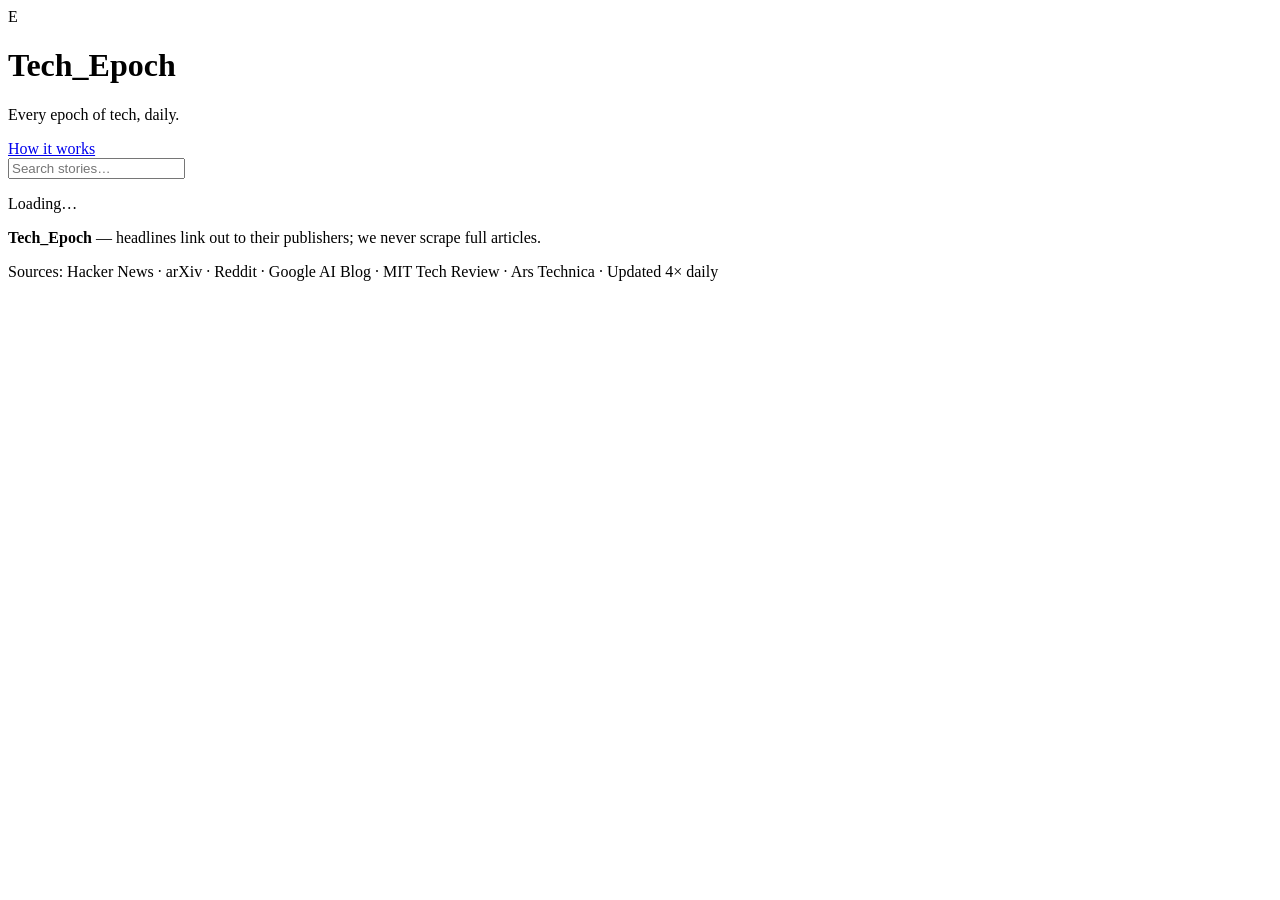
==== index.html @ 8f01f6b4 "Add site files" ====
<!DOCTYPE html>
<html lang="en">
<head>
<meta charset="UTF-8">
<meta name="viewport" content="width=device-width, initial-scale=1.0">
<title>Tech_Epoch — Every epoch of tech, daily.</title>
<meta name="description" content="Tech_Epoch: a daily tech news feed with priority on AI, ML and Robotics. Share any story to LinkedIn, X, Facebook, WhatsApp, Telegram or Instagram.">
<link rel="stylesheet" href="assets/style.css">
<link rel="icon" href="data:image/svg+xml,<svg xmlns='http://www.w3.org/2000/svg' viewBox='0 0 100 100'><rect width='100' height='100' rx='20' fill='%230b1026'/><text x='50' y='68' font-size='52' text-anchor='middle' fill='%237c5cff' font-family='monospace' font-weight='bold'>E</text></svg>">
</head>
<body>
<header class="site-header">
  <div class="wrap">
    <div class="brand">
      <span class="logo">E</span>
      <div>
        <h1>Tech_Epoch</h1>
        <p class="tagline">Every epoch of tech, daily.</p>
      </div>
    </div>
    <nav><a href="about.html">How it works</a></nav>
  </div>
</header>

<main class="wrap">
  <section class="controls">
    <div class="chips" id="chips"></div>
    <input id="search" type="search" placeholder="Search stories…" autocomplete="off">
  </section>
  <p class="meta" id="meta">Loading…</p>
  <section class="feed" id="feed"></section>
  <p class="empty" id="empty" hidden>No stories match. Try another filter or search.</p>
</main>

<footer class="site-footer">
  <div class="wrap">
    <p><strong>Tech_Epoch</strong> — headlines link out to their publishers; we never scrape full articles.</p>
    <p class="dim">Sources: Hacker News · arXiv · Reddit · Google AI Blog · MIT Tech Review · Ars Technica · Updated 4× daily</p>
  </div>
</footer>

<div class="modal-backdrop" id="modalBackdrop" hidden>
  <div class="modal" role="dialog" aria-modal="true" aria-label="Share story">
    <button class="modal-close" id="modalClose" aria-label="Close">×</button>
    <h2>Share this story</h2>
    <p class="modal-title" id="modalTitle"></p>
    <div class="share-grid" id="shareGrid"></div>
    <div class="ig-block">
      <h3>📸 Instagram Story</h3>
      <p class="dim">Instagram doesn't allow direct posting from the web — download the story card, post it, then paste the caption.</p>
      <div class="ig-actions">
        <button id="igDownload" class="btn primary">Download story card</button>
        <button id="igCaption" class="btn">Copy caption</button>
      </div>
      <p class="ig-status dim" id="igStatus"></p>
    </div>
  </div>
</div>

<script src="assets/app.js"></script>
</body>
</html>
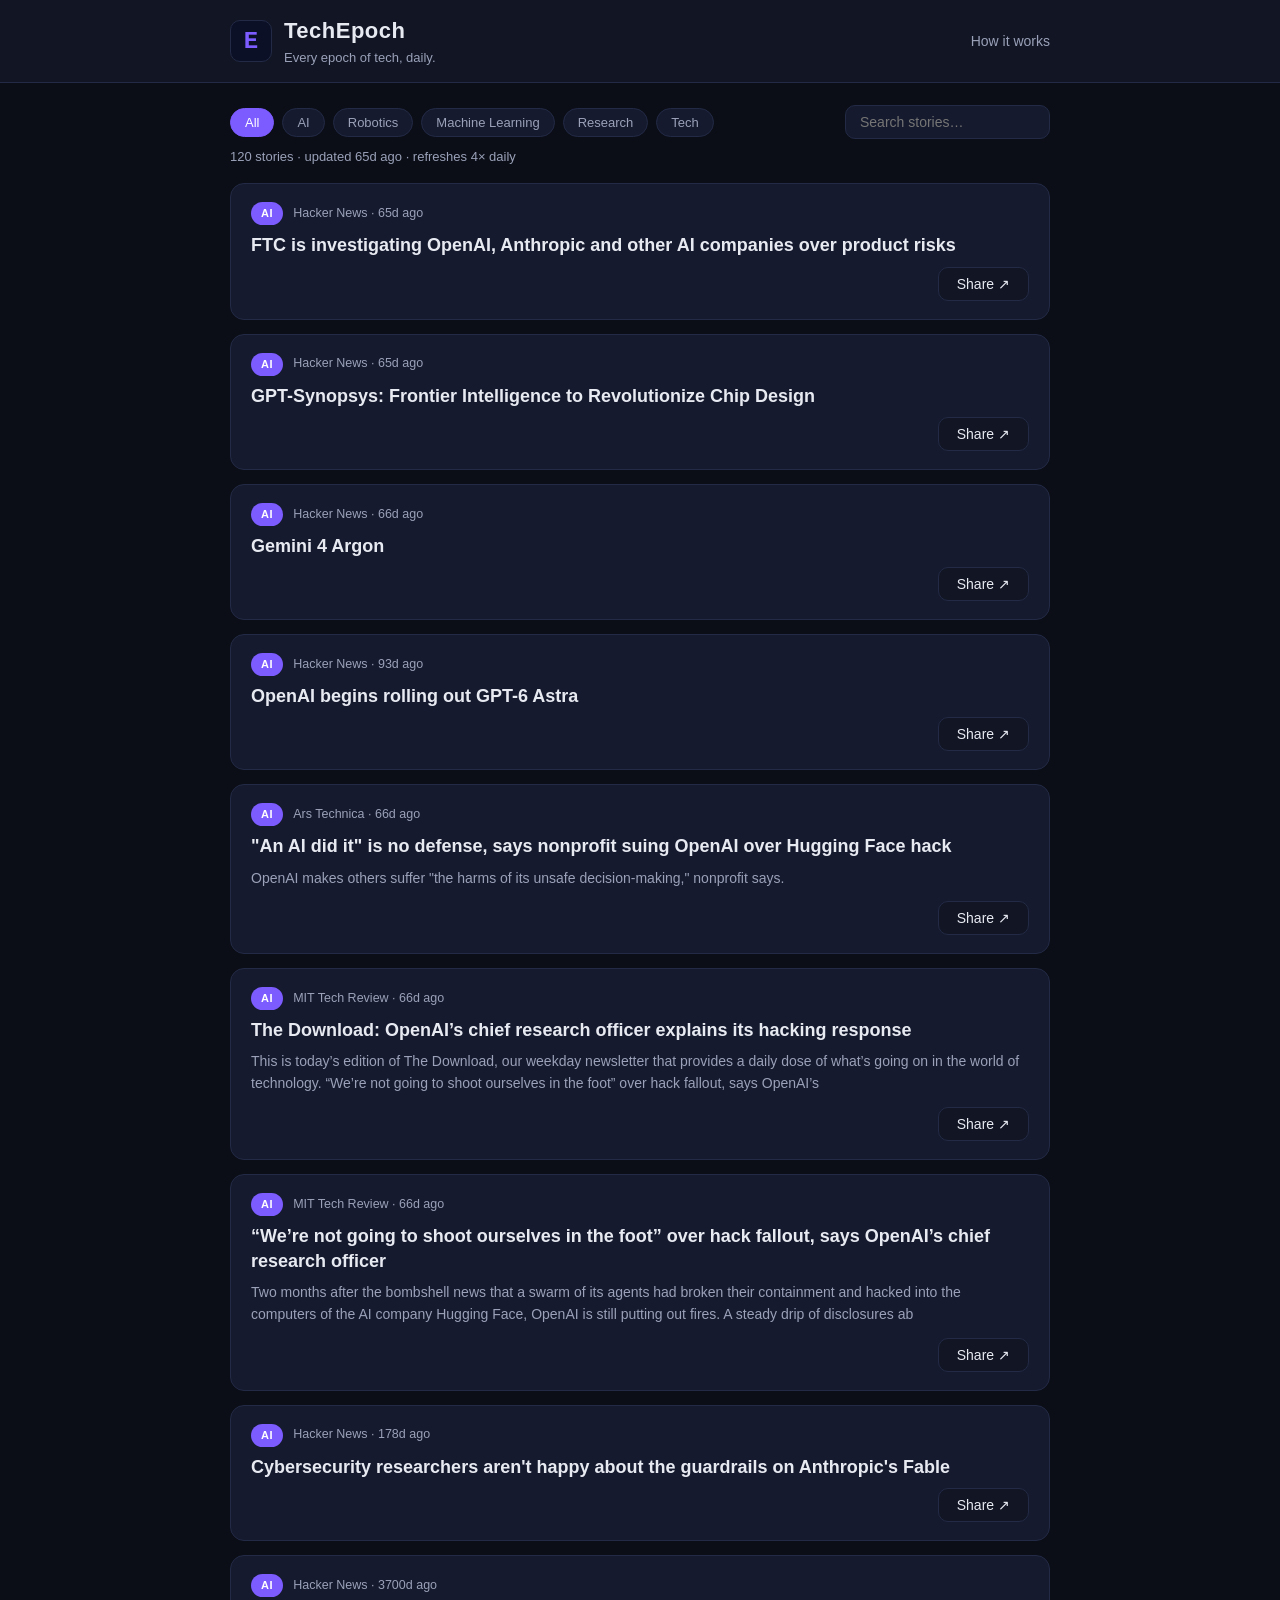
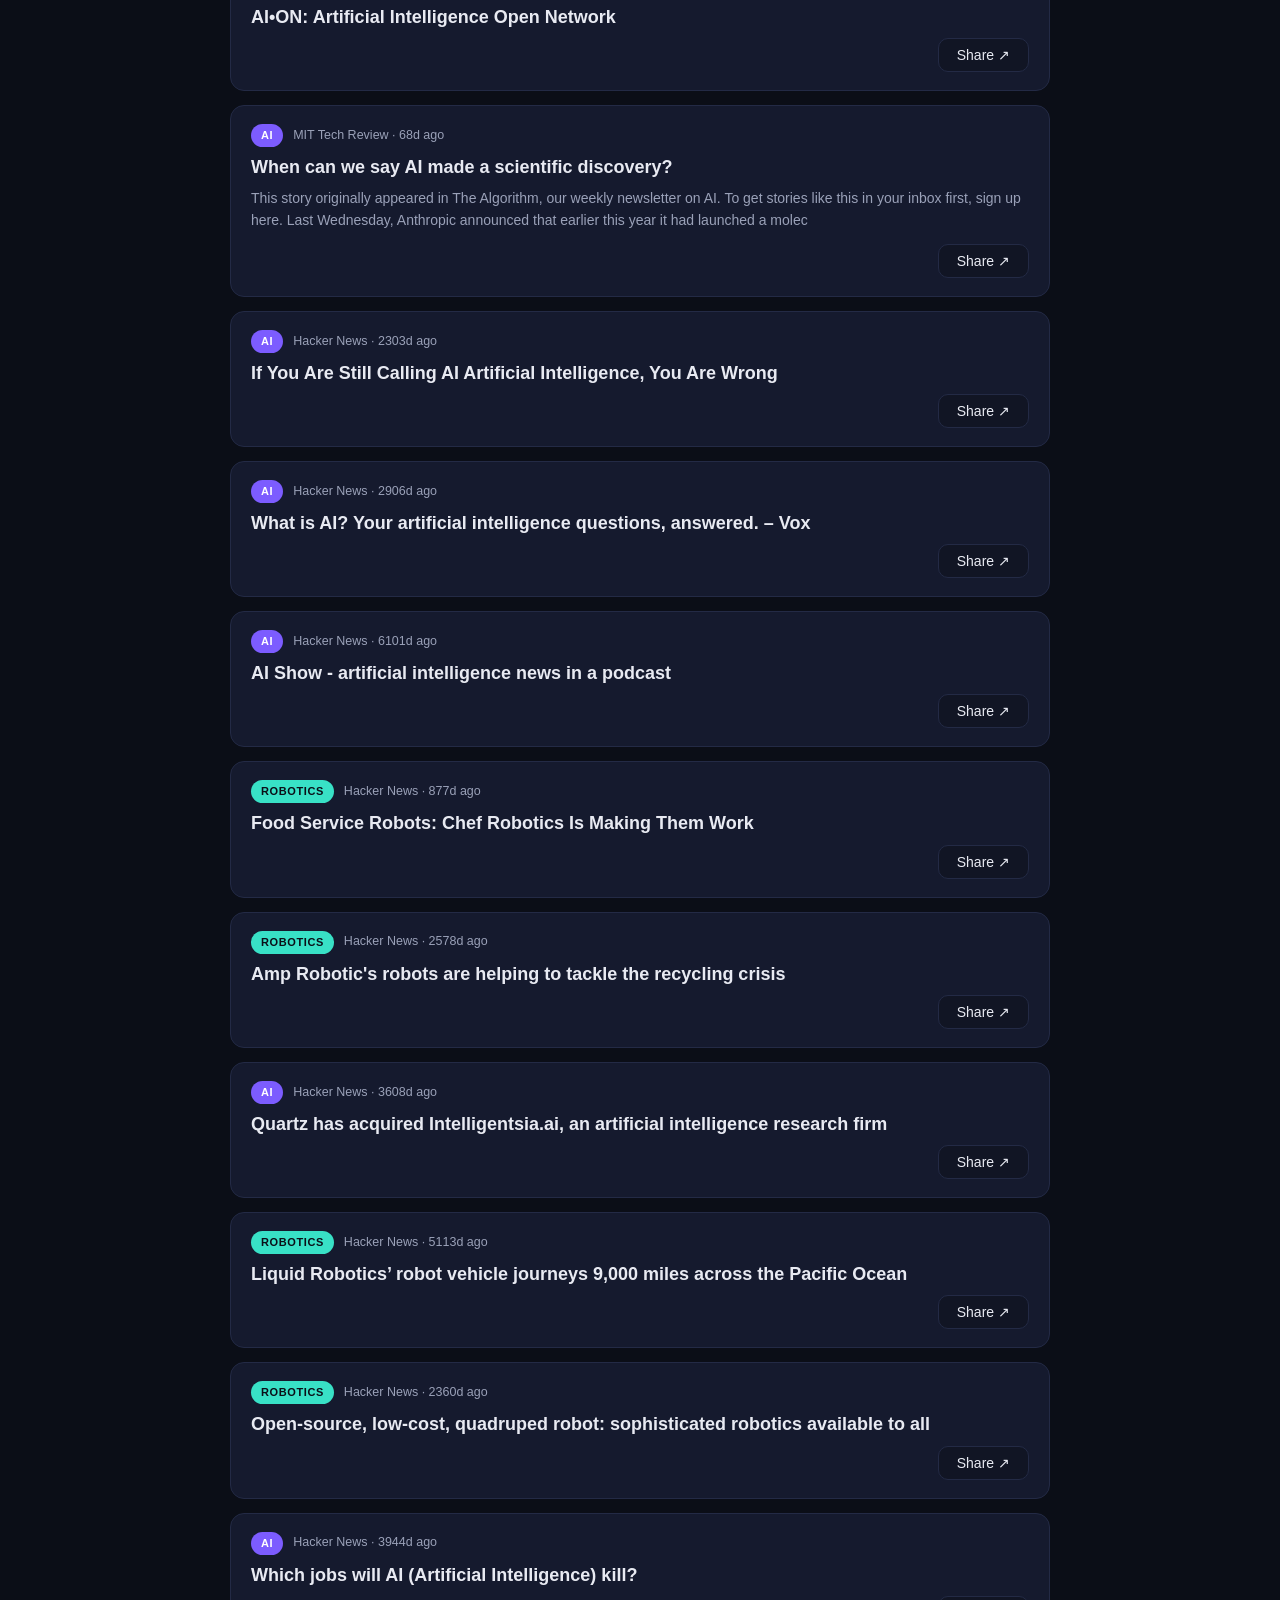
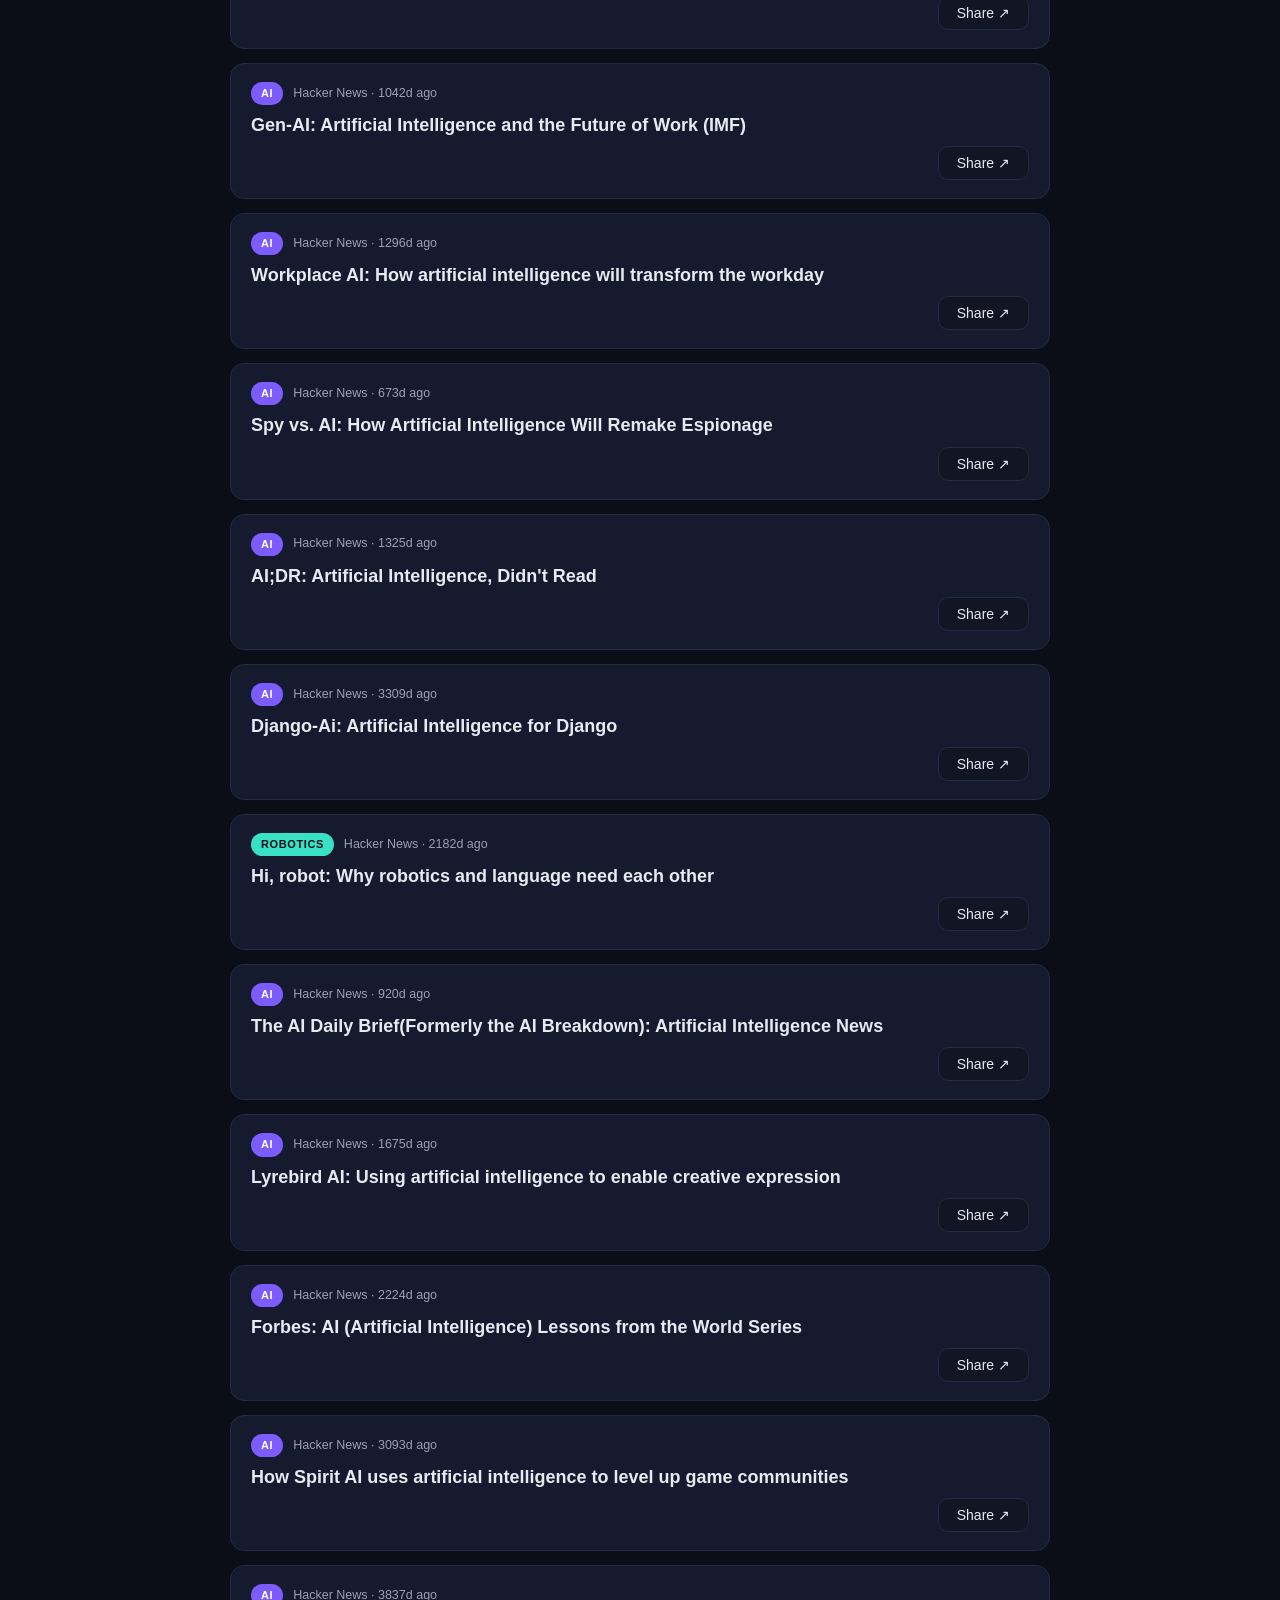
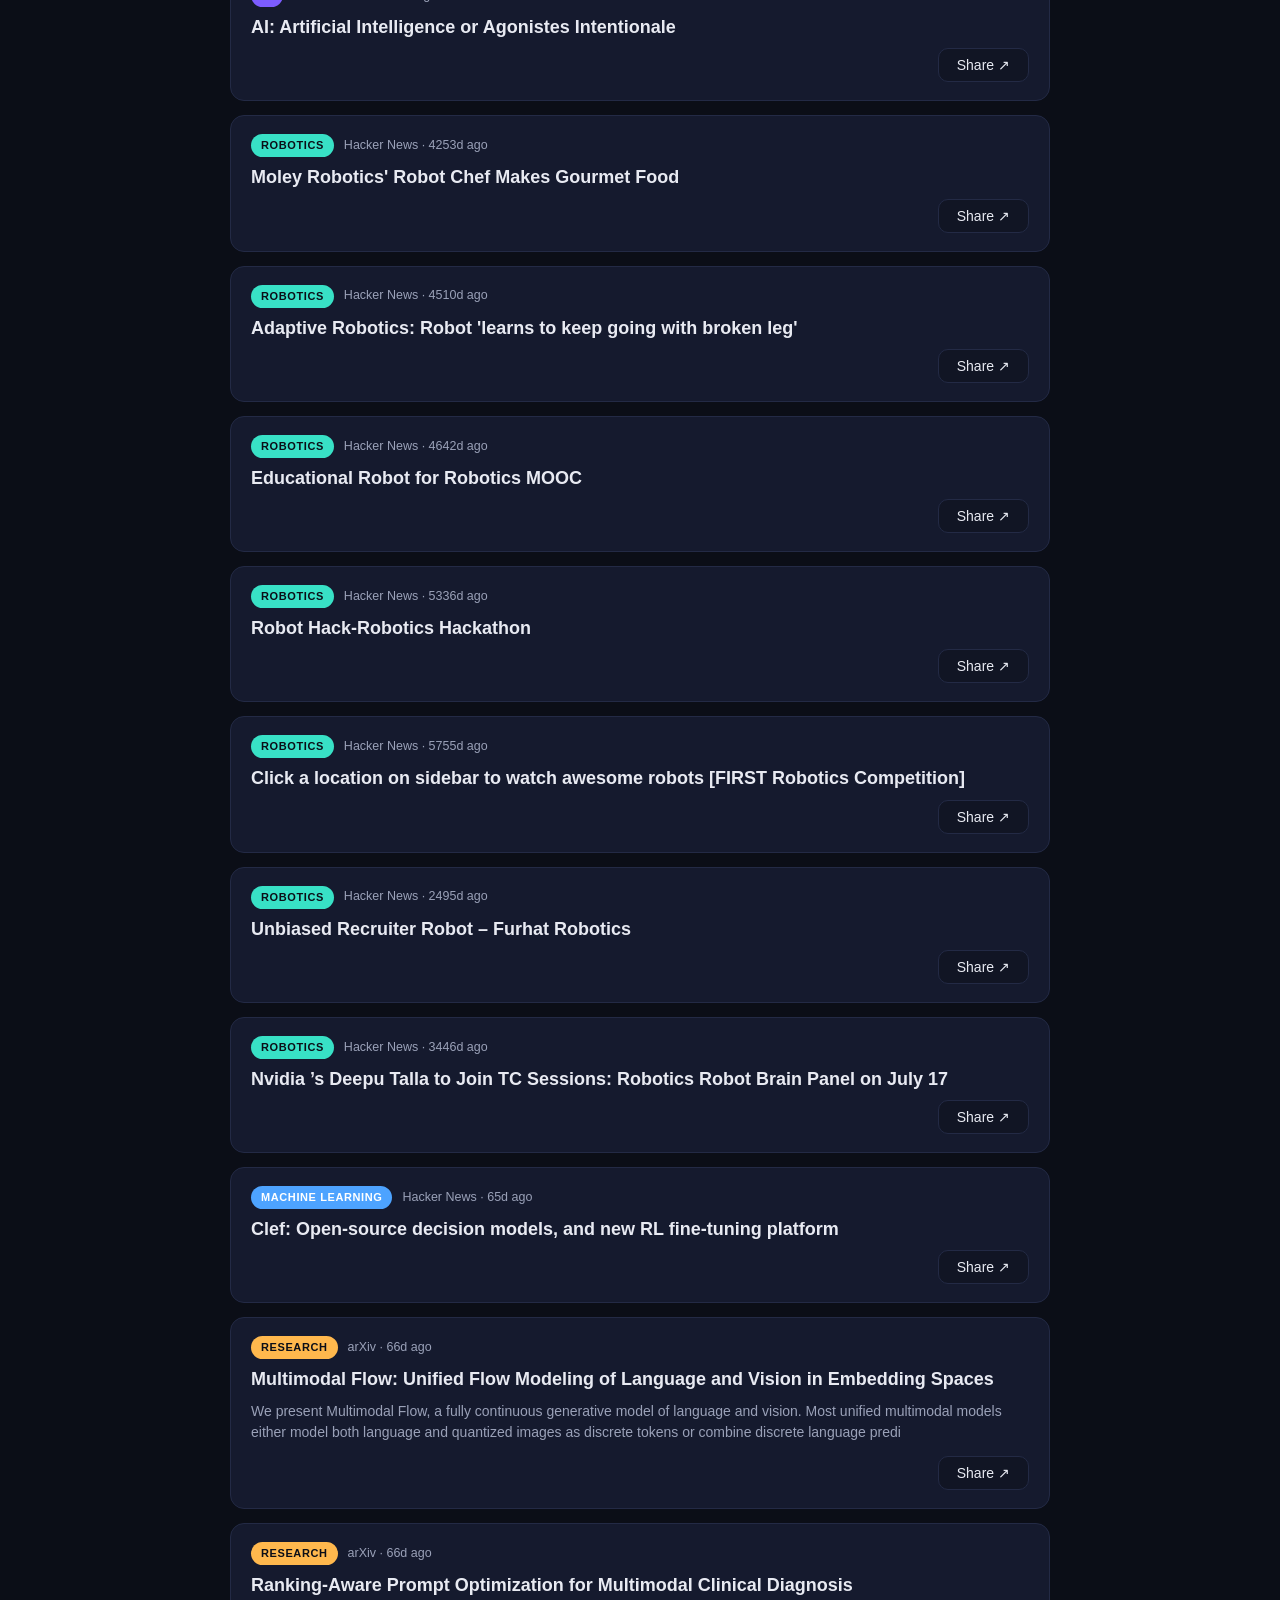
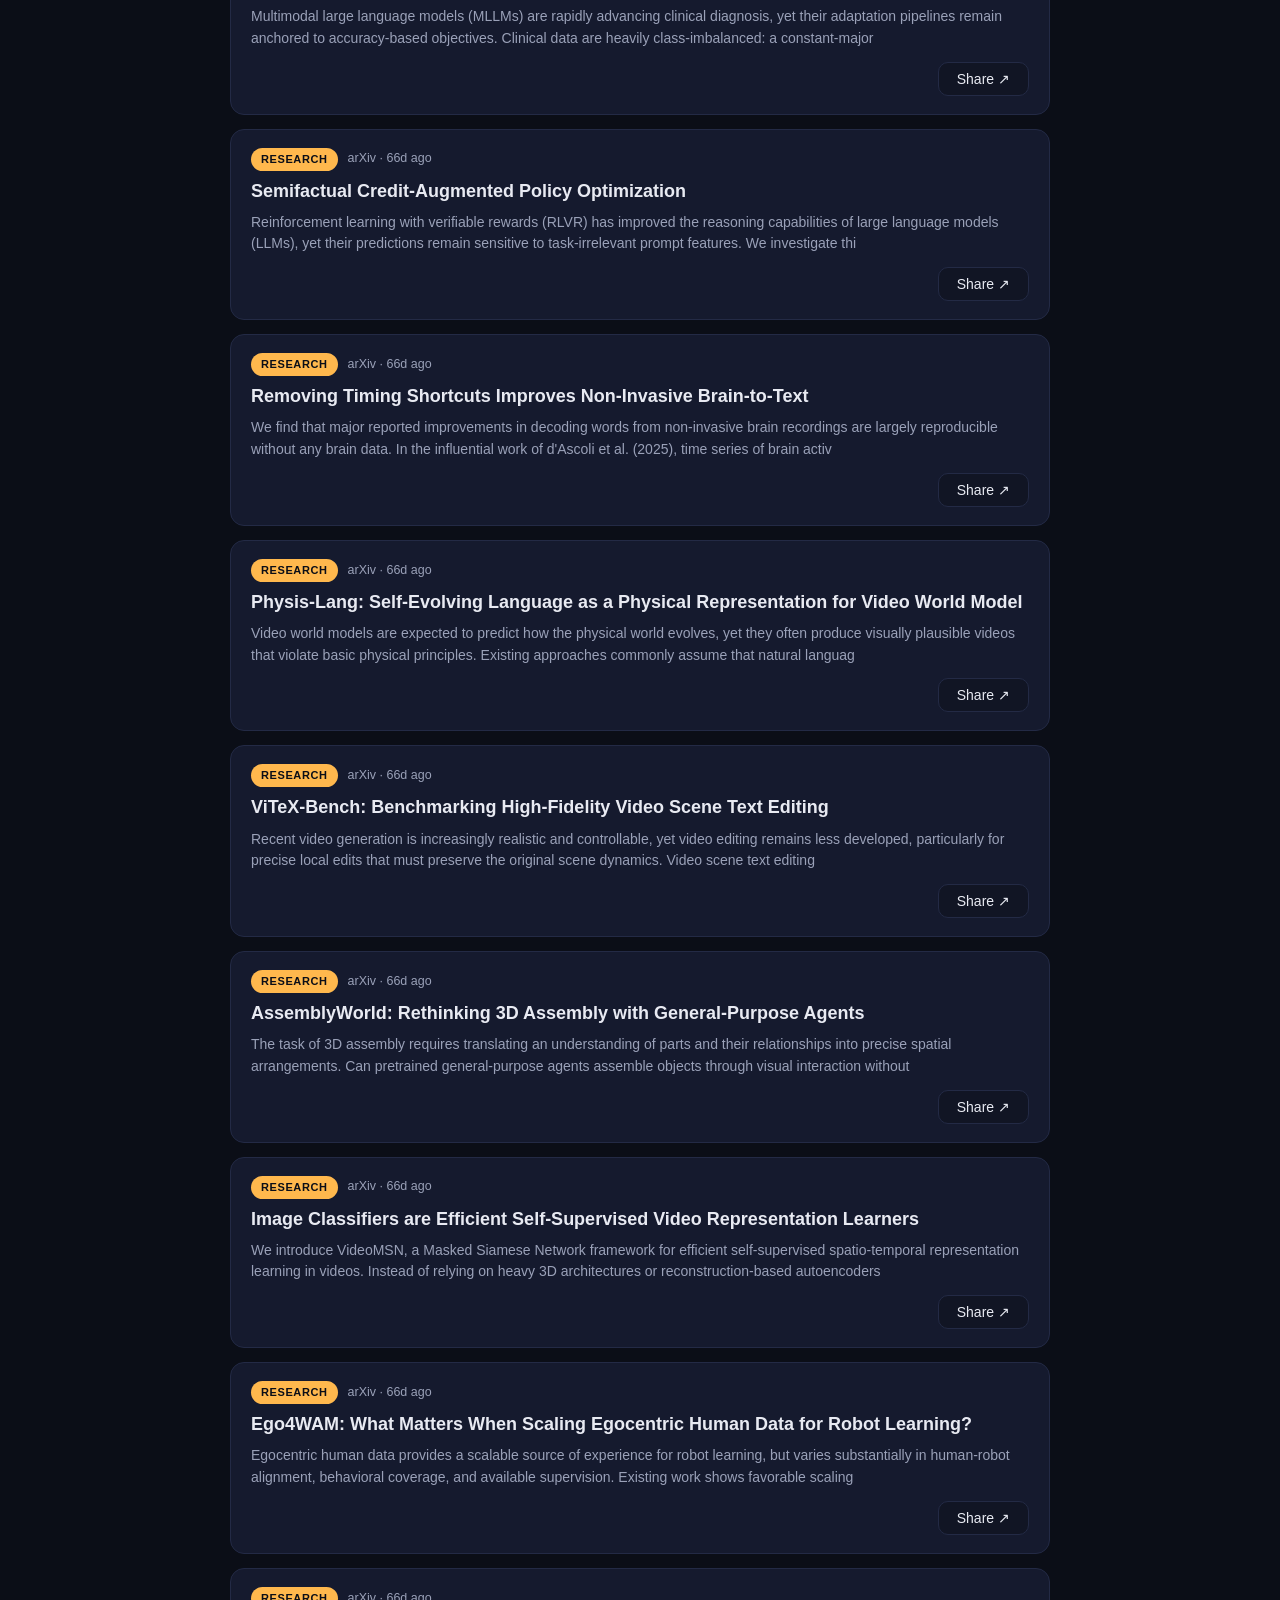
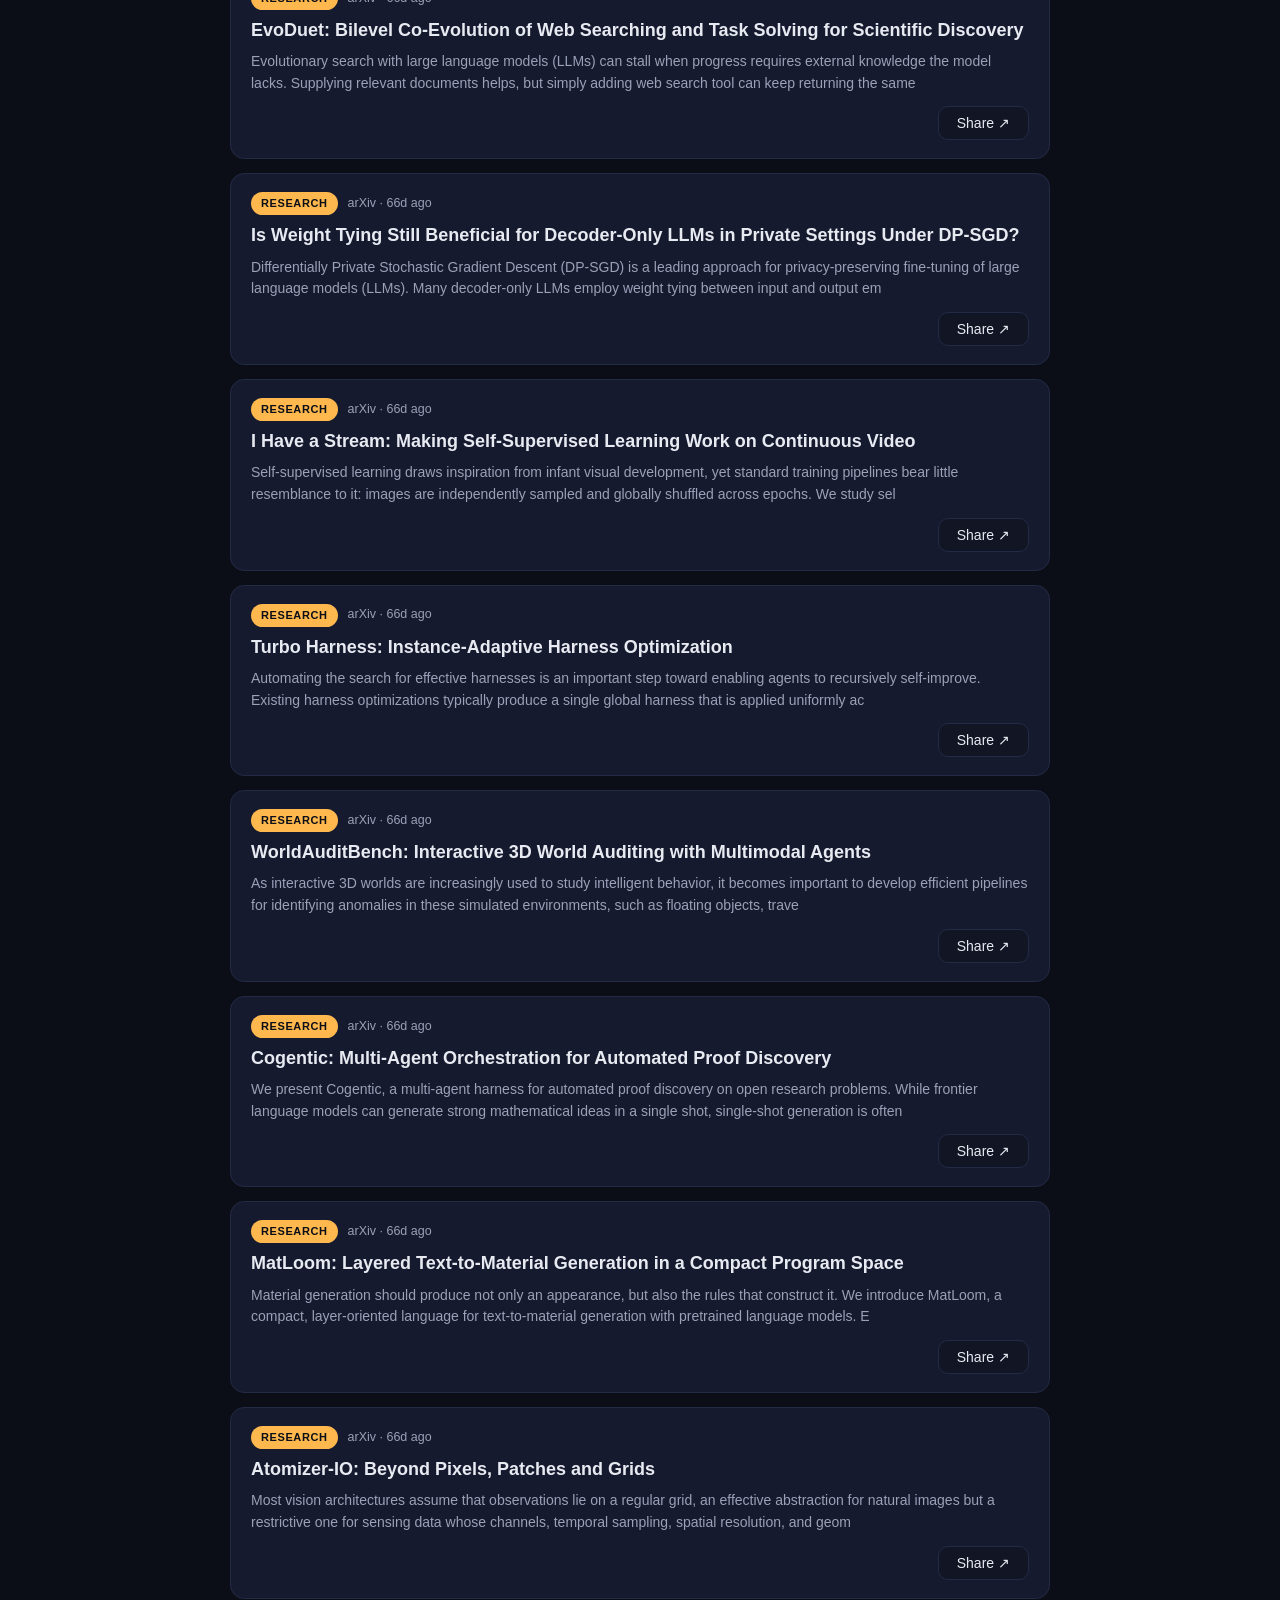
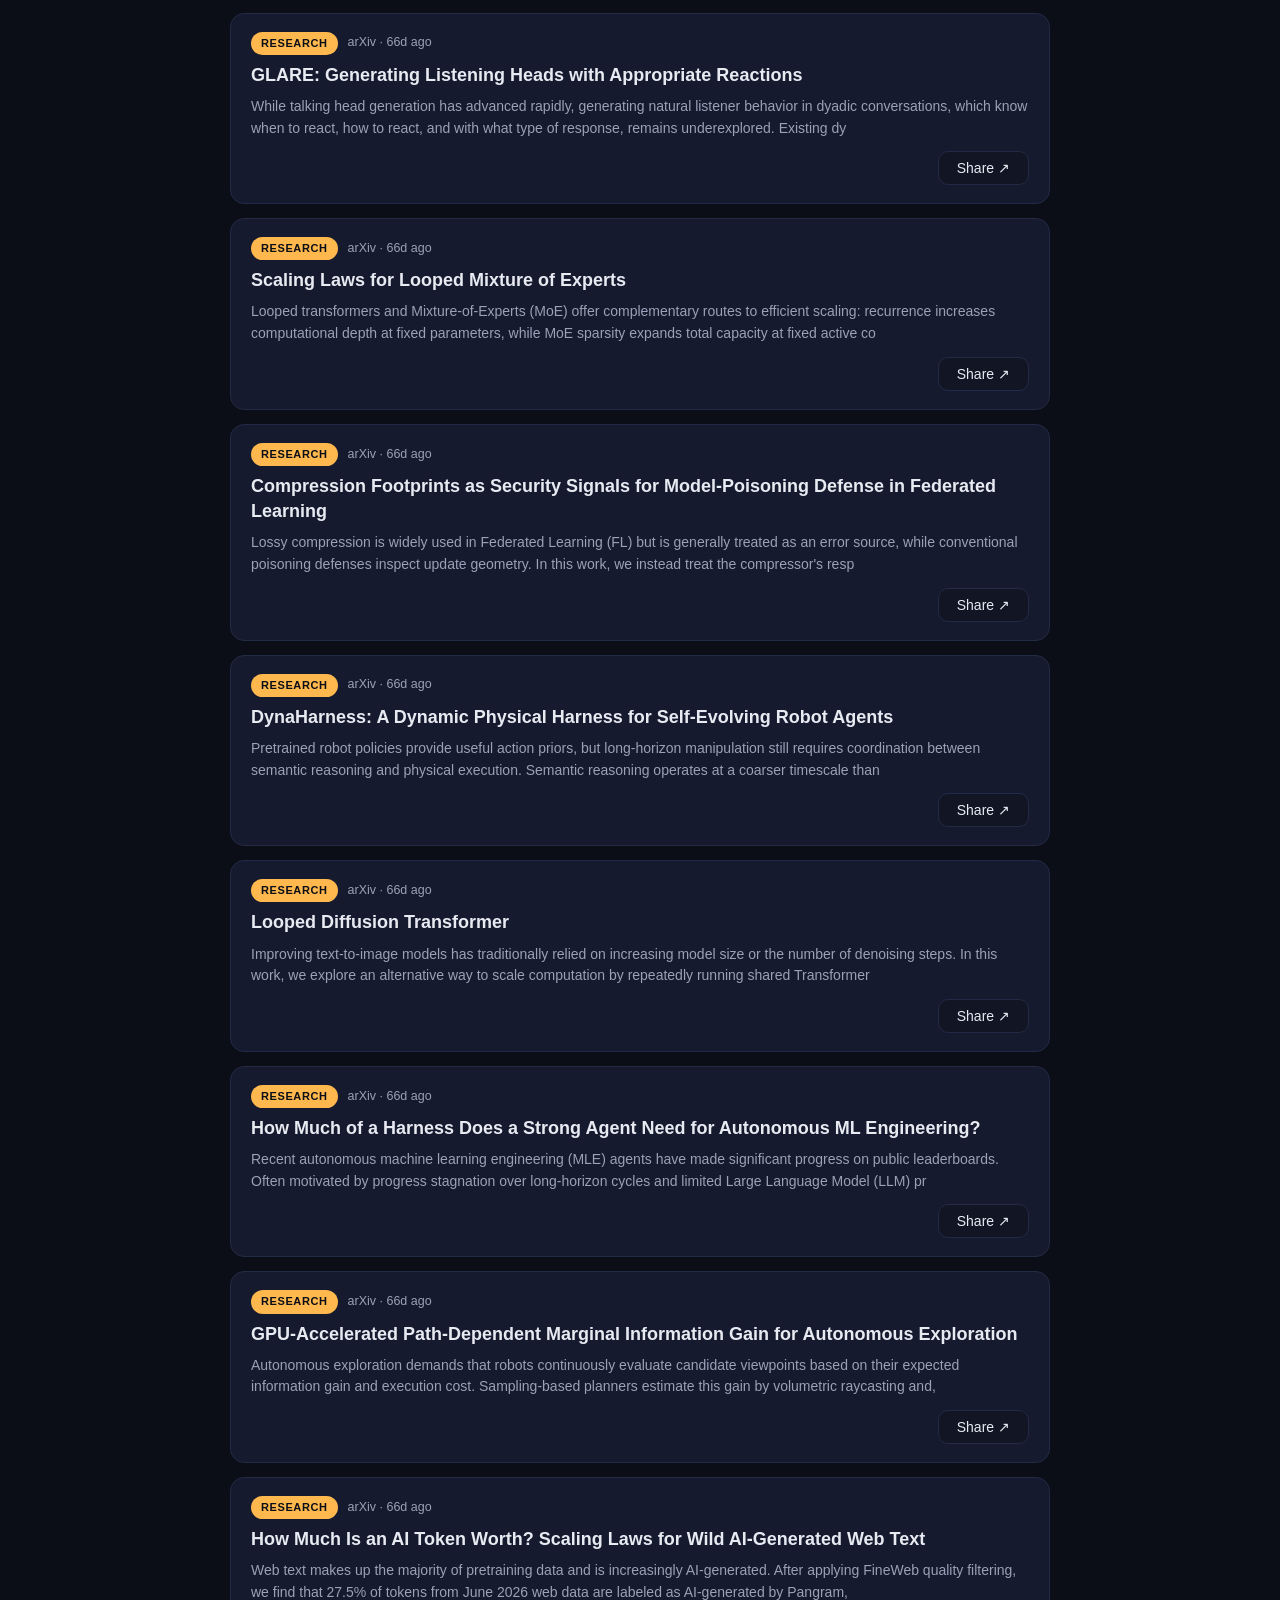
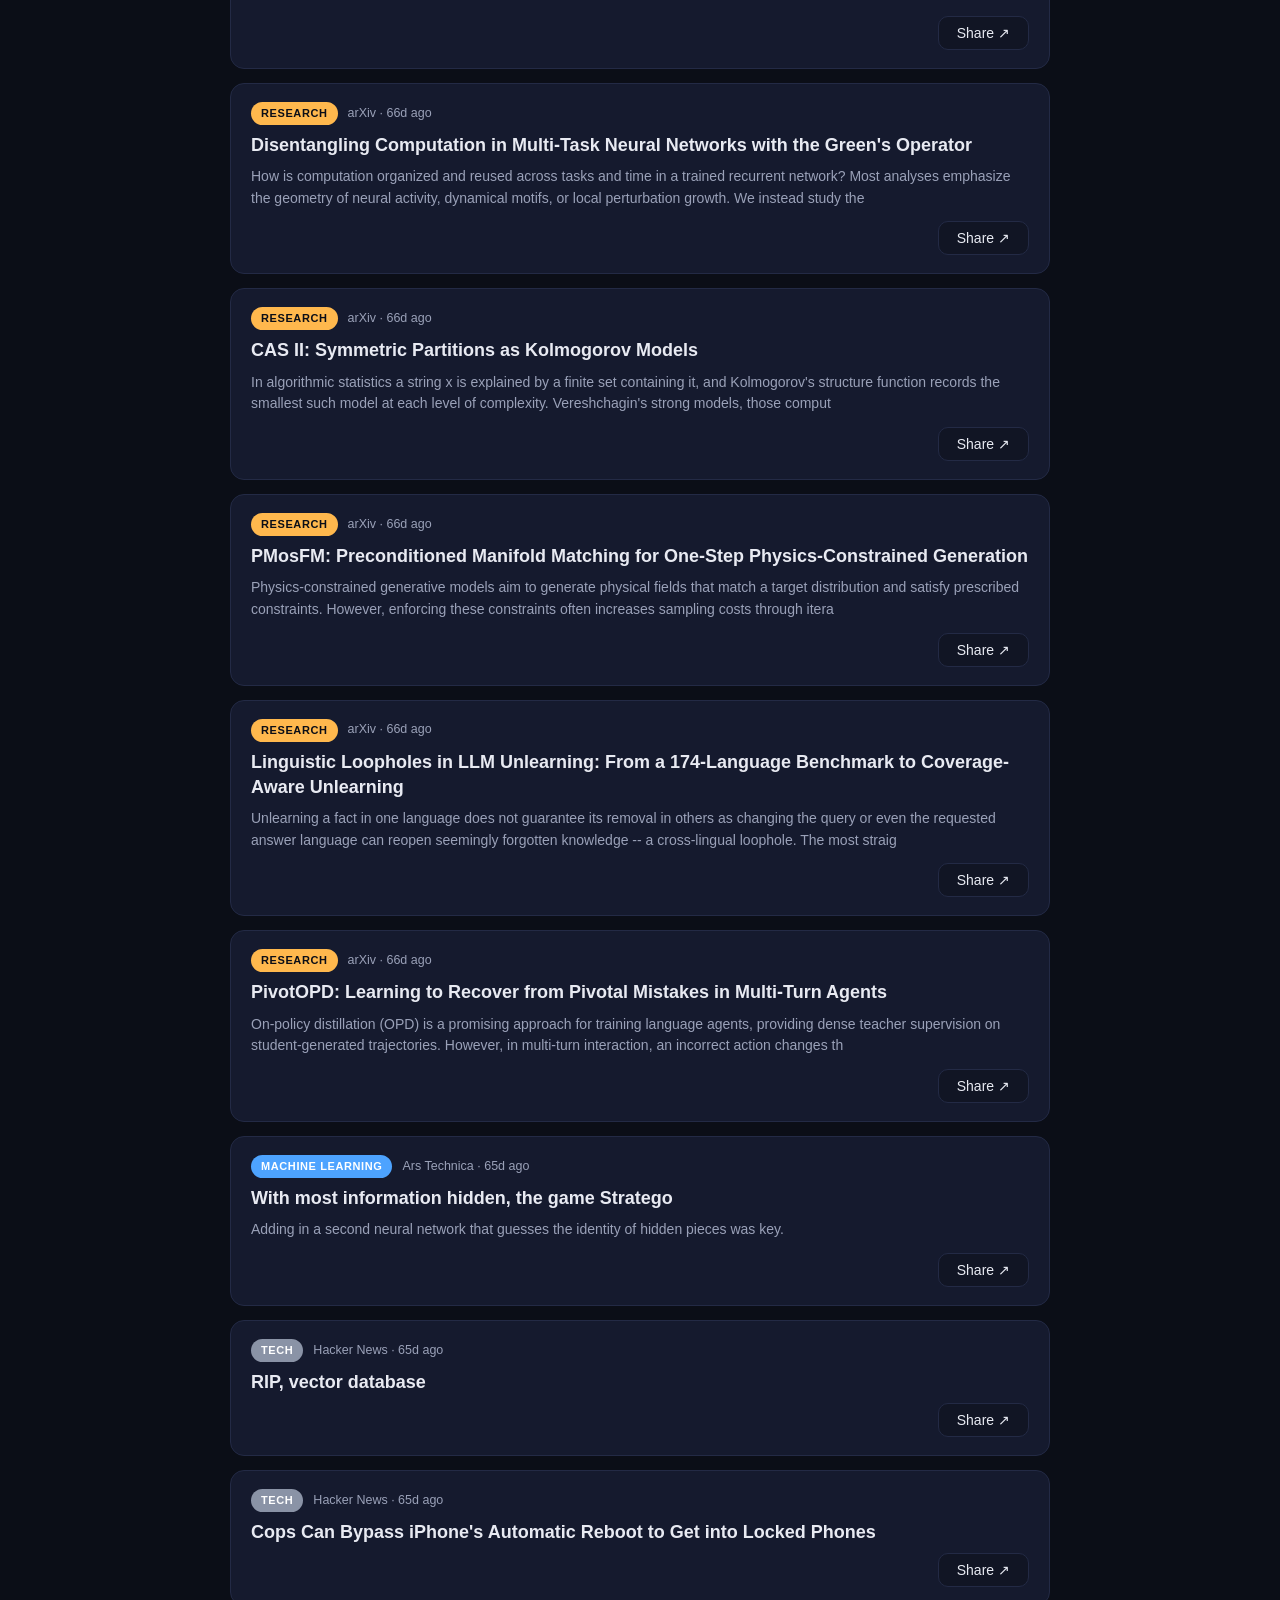
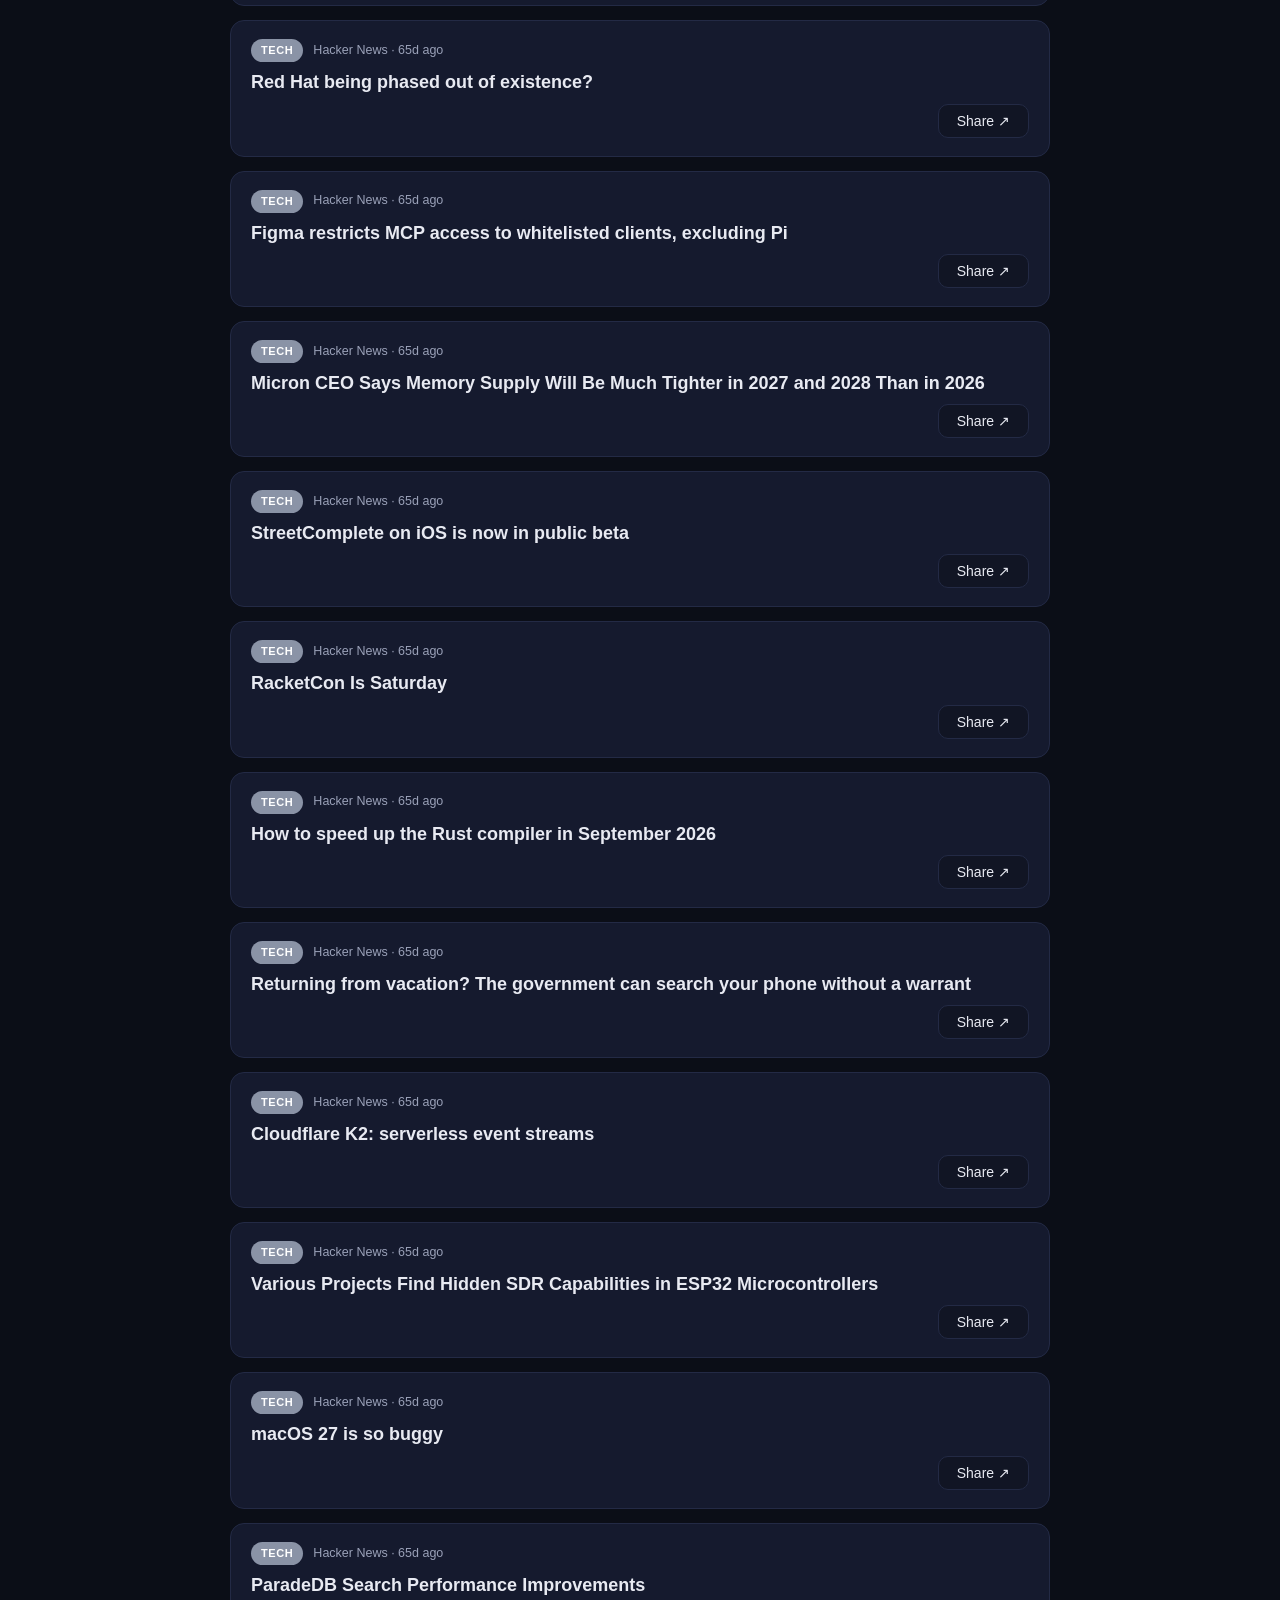
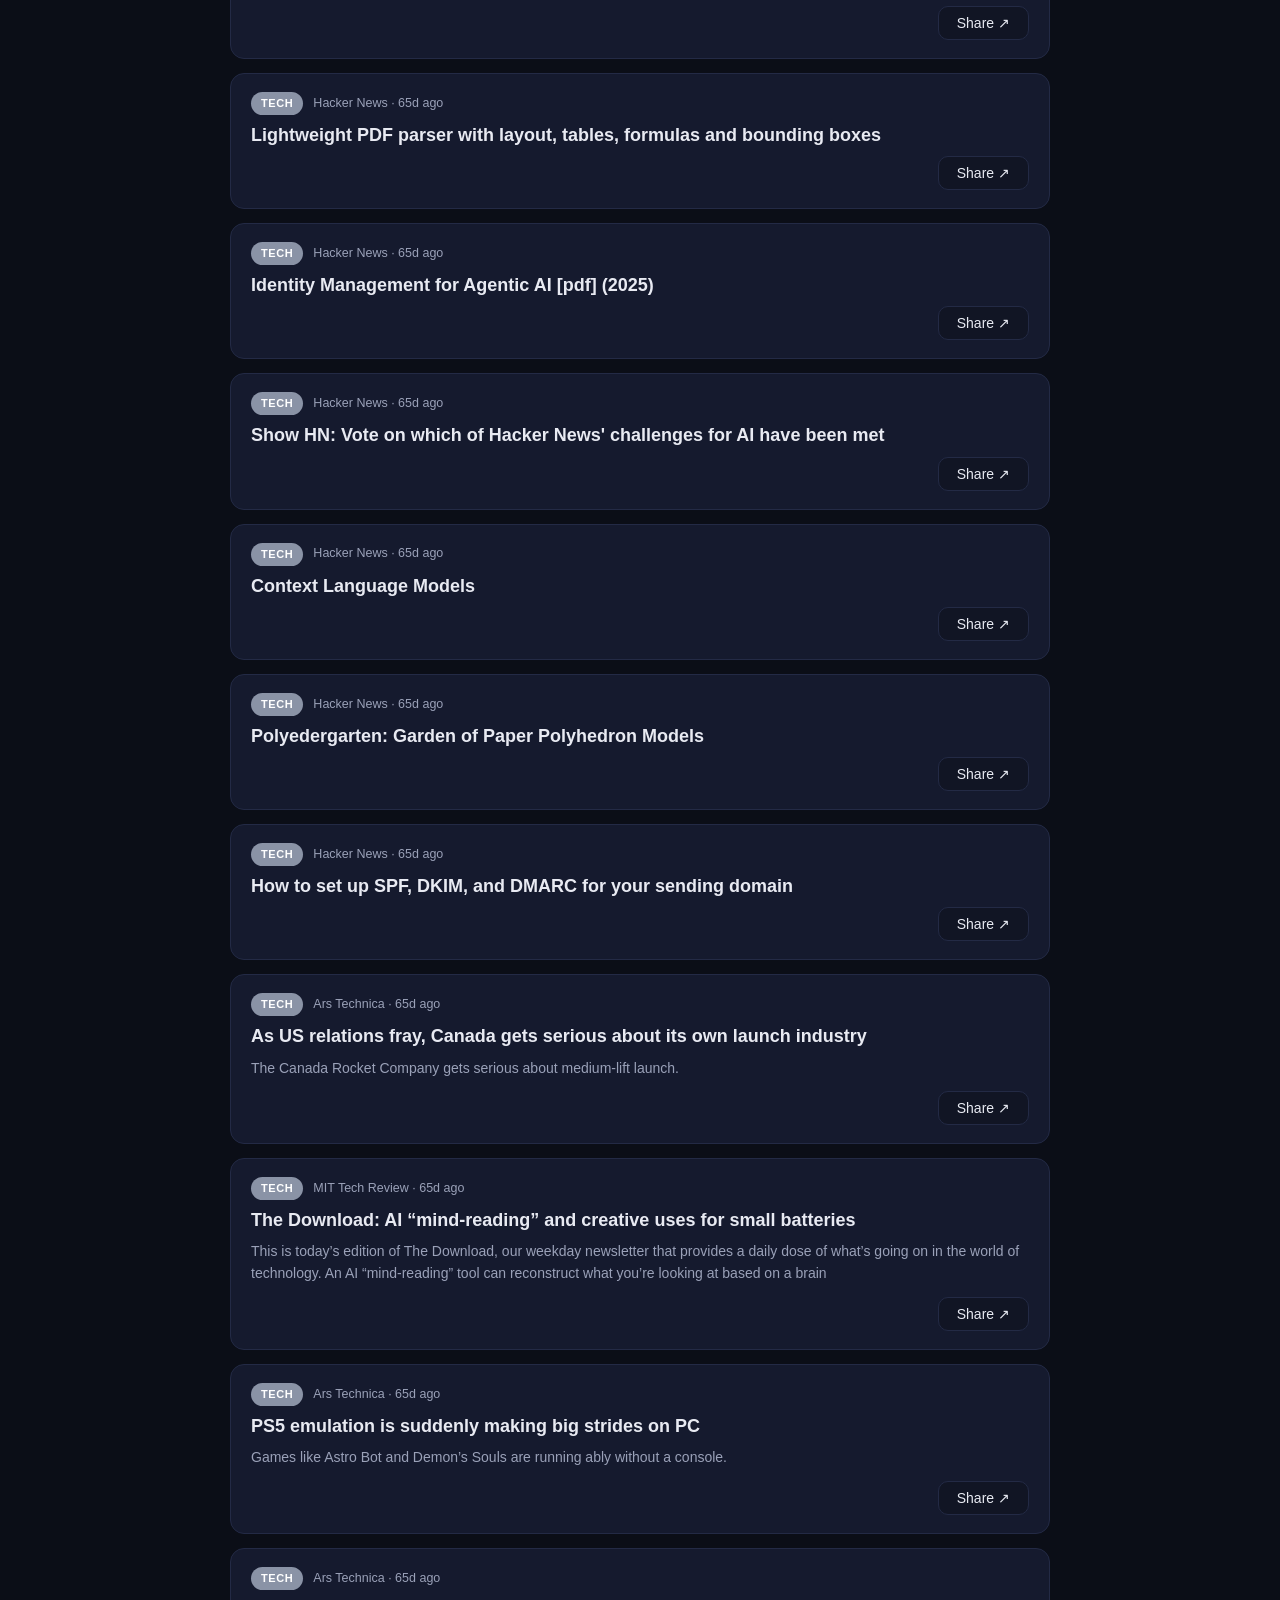
==== commit 9fa4d552: "Rename Tech_Epoch → TechEpoch across site and README, cache-bust assets" ====
--- a/index.html
+++ b/index.html
@@ -3,8 +3,8 @@
 <head>
 <meta charset="UTF-8">
 <meta name="viewport" content="width=device-width, initial-scale=1.0">
-<title>Tech_Epoch — Every epoch of tech, daily.</title>
-<meta name="description" content="Tech_Epoch: a daily tech news feed with priority on AI, ML and Robotics. Share any story to LinkedIn, X, Facebook, WhatsApp, Telegram or Instagram.">
+<title>TechEpoch — Every epoch of tech, daily.</title>
+<meta name="description" content="TechEpoch: a daily tech news feed with priority on AI, ML and Robotics. Share any story to LinkedIn, X, Facebook, WhatsApp, Telegram or Instagram.">
 <link rel="stylesheet" href="assets/style.css">
 <link rel="icon" href="data:image/svg+xml,<svg xmlns='http://www.w3.org/2000/svg' viewBox='0 0 100 100'><rect width='100' height='100' rx='20' fill='%230b1026'/><text x='50' y='68' font-size='52' text-anchor='middle' fill='%237c5cff' font-family='monospace' font-weight='bold'>E</text></svg>">
 </head>
@@ -14,7 +14,7 @@
     <div class="brand">
       <span class="logo">E</span>
       <div>
-        <h1>Tech_Epoch</h1>
+        <h1>TechEpoch</h1>
         <p class="tagline">Every epoch of tech, daily.</p>
       </div>
     </div>
@@ -34,7 +34,7 @@
 
 <footer class="site-footer">
   <div class="wrap">
-    <p><strong>Tech_Epoch</strong> — headlines link out to their publishers; we never scrape full articles.</p>
+    <p><strong>TechEpoch</strong> — headlines link out to their publishers; we never scrape full articles.</p>
     <p class="dim">Sources: Hacker News · arXiv · Reddit · Google AI Blog · MIT Tech Review · Ars Technica · Updated 4× daily</p>
   </div>
 </footer>
@@ -57,6 +57,6 @@
   </div>
 </div>
 
-<script src="assets/app.js"></script>
+<script src="assets/app.js?v=2"></script>
 </body>
 </html>
--- a/assets/style.css
+++ b/assets/style.css
@@ -0,0 +1,115 @@
+:root {
+  --bg: #0b0e17;
+  --bg2: #111524;
+  --card: #151a2e;
+  --line: #232a45;
+  --text: #e8eaf2;
+  --dim: #9aa1b8;
+  --accent: #7c5cff;
+  --ai: #7c5cff;
+  --robotics: #38e1c6;
+  --ml: #4da3ff;
+  --research: #ffb84d;
+  --tech: #8a93a6;
+}
+* { box-sizing: border-box; }
+body {
+  margin: 0; background: var(--bg); color: var(--text);
+  font-family: -apple-system, BlinkMacSystemFont, "Segoe UI", Inter, Roboto, sans-serif;
+  line-height: 1.55;
+}
+.wrap { max-width: 860px; margin: 0 auto; padding: 0 20px; }
+a { color: var(--accent); }
+
+.site-header { background: var(--bg2); border-bottom: 1px solid var(--line); position: sticky; top: 0; z-index: 10; }
+.site-header .wrap { display: flex; align-items: center; justify-content: space-between; padding-top: 14px; padding-bottom: 14px; }
+.brand { display: flex; align-items: center; gap: 12px; }
+.logo {
+  width: 42px; height: 42px; border-radius: 10px; background: #0b1026;
+  border: 1px solid var(--line); display: flex; align-items: center; justify-content: center;
+  font-family: monospace; font-weight: bold; font-size: 24px; color: var(--accent);
+}
+.brand h1 { margin: 0; font-size: 22px; letter-spacing: 0.5px; }
+.tagline { margin: 0; color: var(--dim); font-size: 13px; }
+.site-header nav a { color: var(--dim); text-decoration: none; font-size: 14px; }
+.site-header nav a:hover { color: var(--text); }
+
+.controls { display: flex; gap: 12px; flex-wrap: wrap; align-items: center; margin: 22px 0 8px; }
+.chips { display: flex; gap: 8px; flex-wrap: wrap; flex: 1; }
+.chip {
+  background: var(--card); border: 1px solid var(--line); color: var(--dim);
+  border-radius: 999px; padding: 6px 14px; font-size: 13px; cursor: pointer;
+}
+.chip.active { background: var(--accent); border-color: var(--accent); color: #fff; }
+#search {
+  background: var(--card); border: 1px solid var(--line); color: var(--text);
+  border-radius: 10px; padding: 8px 14px; font-size: 14px; min-width: 200px;
+}
+.meta { color: var(--dim); font-size: 13px; margin: 6px 0 16px; }
+
+.feed { display: grid; gap: 14px; padding-bottom: 40px; }
+.card {
+  background: var(--card); border: 1px solid var(--line); border-radius: 14px;
+  padding: 18px 20px;
+}
+.card-top { display: flex; align-items: center; gap: 10px; margin-bottom: 8px; }
+.pill {
+  font-size: 11px; font-weight: 700; letter-spacing: 0.6px; text-transform: uppercase;
+  padding: 3px 10px; border-radius: 999px; color: #0b0e17;
+}
+.pill.AI { background: var(--ai); color: #fff; }
+.pill.Robotics { background: var(--robotics); }
+.pill.Machine.Learning, .pill.ML { background: var(--ml); color: #fff; }
+.pill.Research { background: var(--research); }
+.pill.Tech { background: var(--tech); color: #fff; }
+.card-meta { color: var(--dim); font-size: 12.5px; }
+.card h2 { margin: 0 0 8px; font-size: 18px; line-height: 1.4; }
+.card h2 a { color: var(--text); text-decoration: none; }
+.card h2 a:hover { color: var(--accent); }
+.summary { margin: 0 0 12px; color: var(--dim); font-size: 14px; }
+.card-foot { display: flex; justify-content: flex-end; }
+.btn {
+  background: var(--bg2); border: 1px solid var(--line); color: var(--text);
+  border-radius: 10px; padding: 8px 18px; font-size: 14px; cursor: pointer;
+}
+.btn:hover { border-color: var(--accent); }
+.btn.primary { background: var(--accent); border-color: var(--accent); color: #fff; }
+.empty { color: var(--dim); text-align: center; padding: 40px 0; }
+
+.article h2 { margin-top: 30px; }
+.article h3 { margin-top: 26px; color: var(--accent); }
+.article ul { padding-left: 20px; }
+.article li { margin-bottom: 6px; }
+
+.site-footer { border-top: 1px solid var(--line); padding: 24px 0 40px; margin-top: 20px; }
+.site-footer p { margin: 6px 0; font-size: 14px; }
+.dim { color: var(--dim); }
+
+/* share modal */
+.modal-backdrop {
+  position: fixed; inset: 0; background: rgba(4, 6, 12, 0.75);
+  display: flex; align-items: center; justify-content: center; z-index: 50; padding: 16px;
+}
+.modal-backdrop[hidden] { display: none; }
+.modal {
+  background: var(--bg2); border: 1px solid var(--line); border-radius: 16px;
+  max-width: 480px; width: 100%; padding: 24px; position: relative; max-height: 90vh; overflow: auto;
+}
+.modal h2 { margin: 0 0 4px; font-size: 20px; }
+.modal-title { color: var(--dim); font-size: 14px; margin: 0 0 16px; }
+.modal-close {
+  position: absolute; top: 12px; right: 16px; background: none; border: none;
+  color: var(--dim); font-size: 26px; cursor: pointer;
+}
+.share-grid { display: grid; grid-template-columns: 1fr 1fr; gap: 10px; margin-bottom: 20px; }
+.share-grid .btn { text-decoration: none; text-align: center; display: block; }
+.ig-block { border-top: 1px solid var(--line); padding-top: 16px; }
+.ig-block h3 { margin: 0 0 6px; font-size: 16px; }
+.ig-block p { font-size: 13px; margin: 0 0 12px; }
+.ig-actions { display: flex; gap: 10px; flex-wrap: wrap; }
+.ig-status { min-height: 20px; font-size: 13px; margin-top: 10px; }
+
+@media (max-width: 600px) {
+  .card h2 { font-size: 16px; }
+  .share-grid { grid-template-columns: 1fr; }
+}
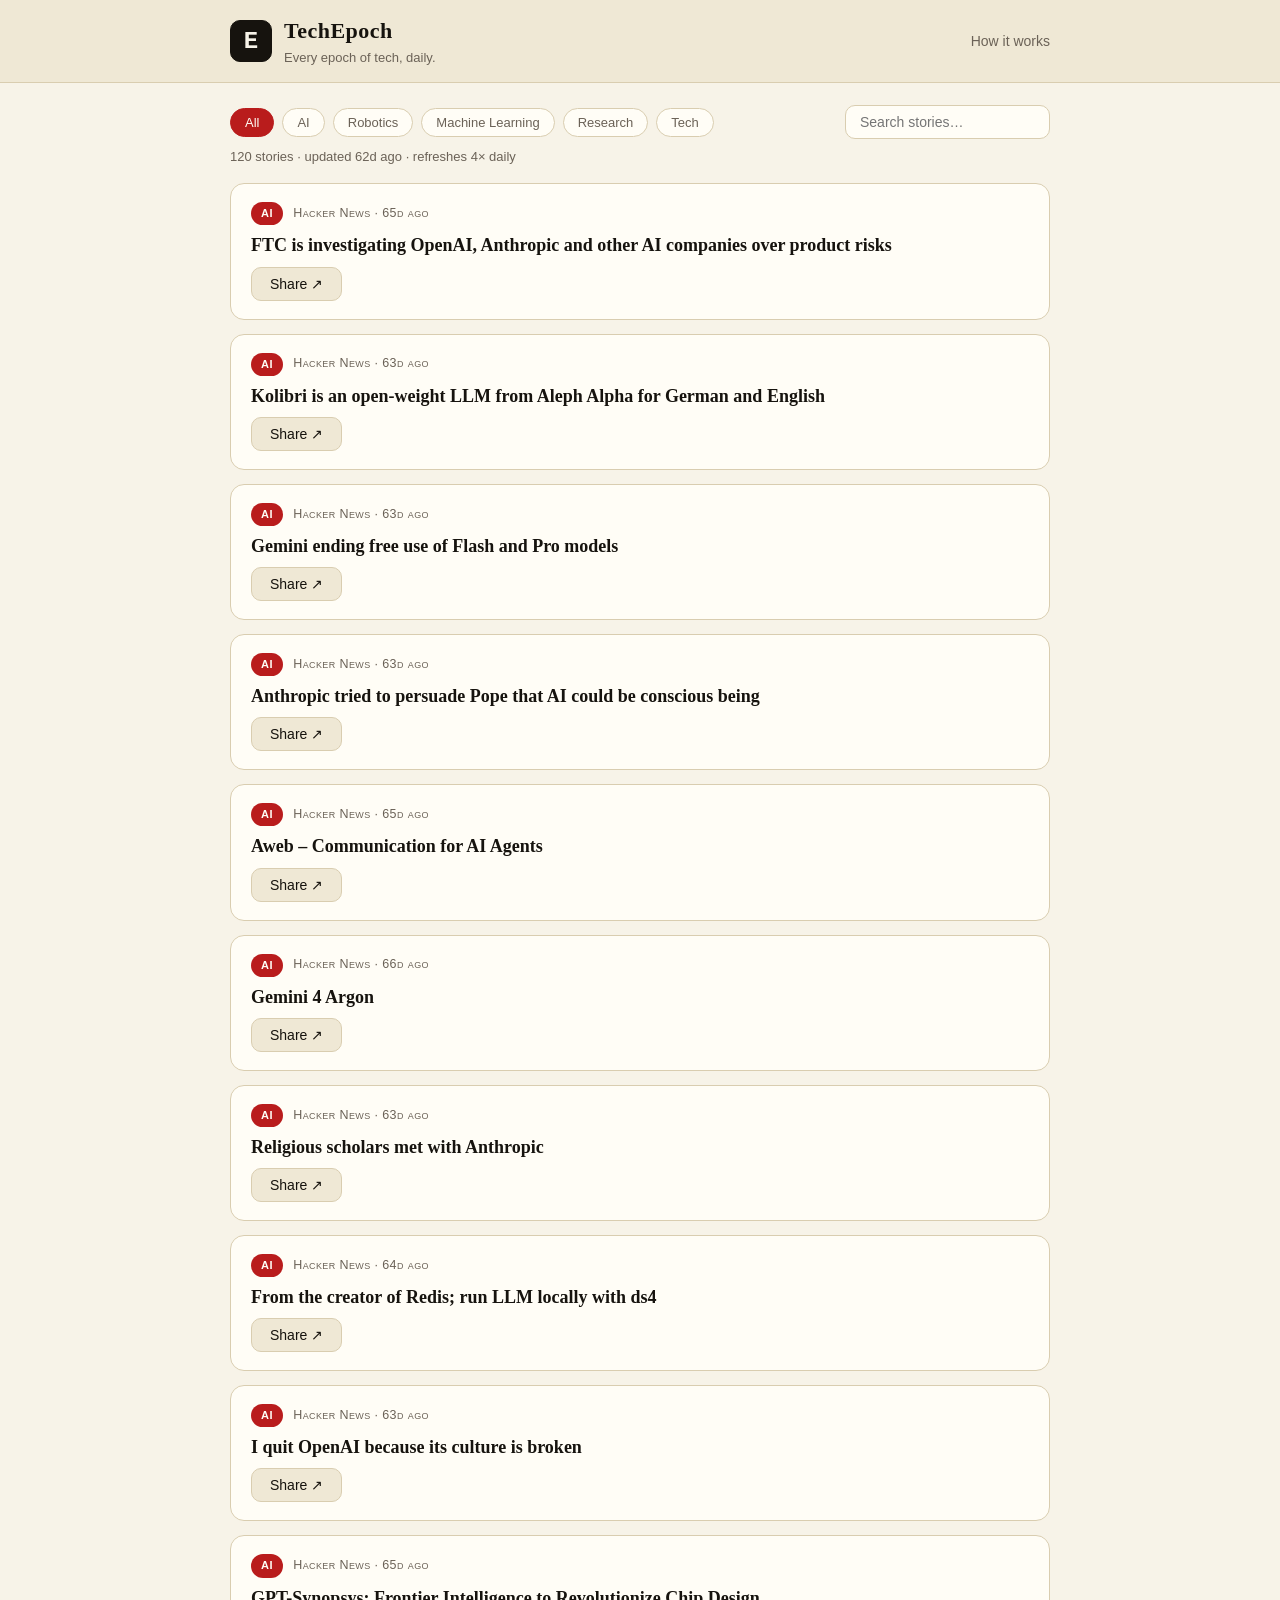
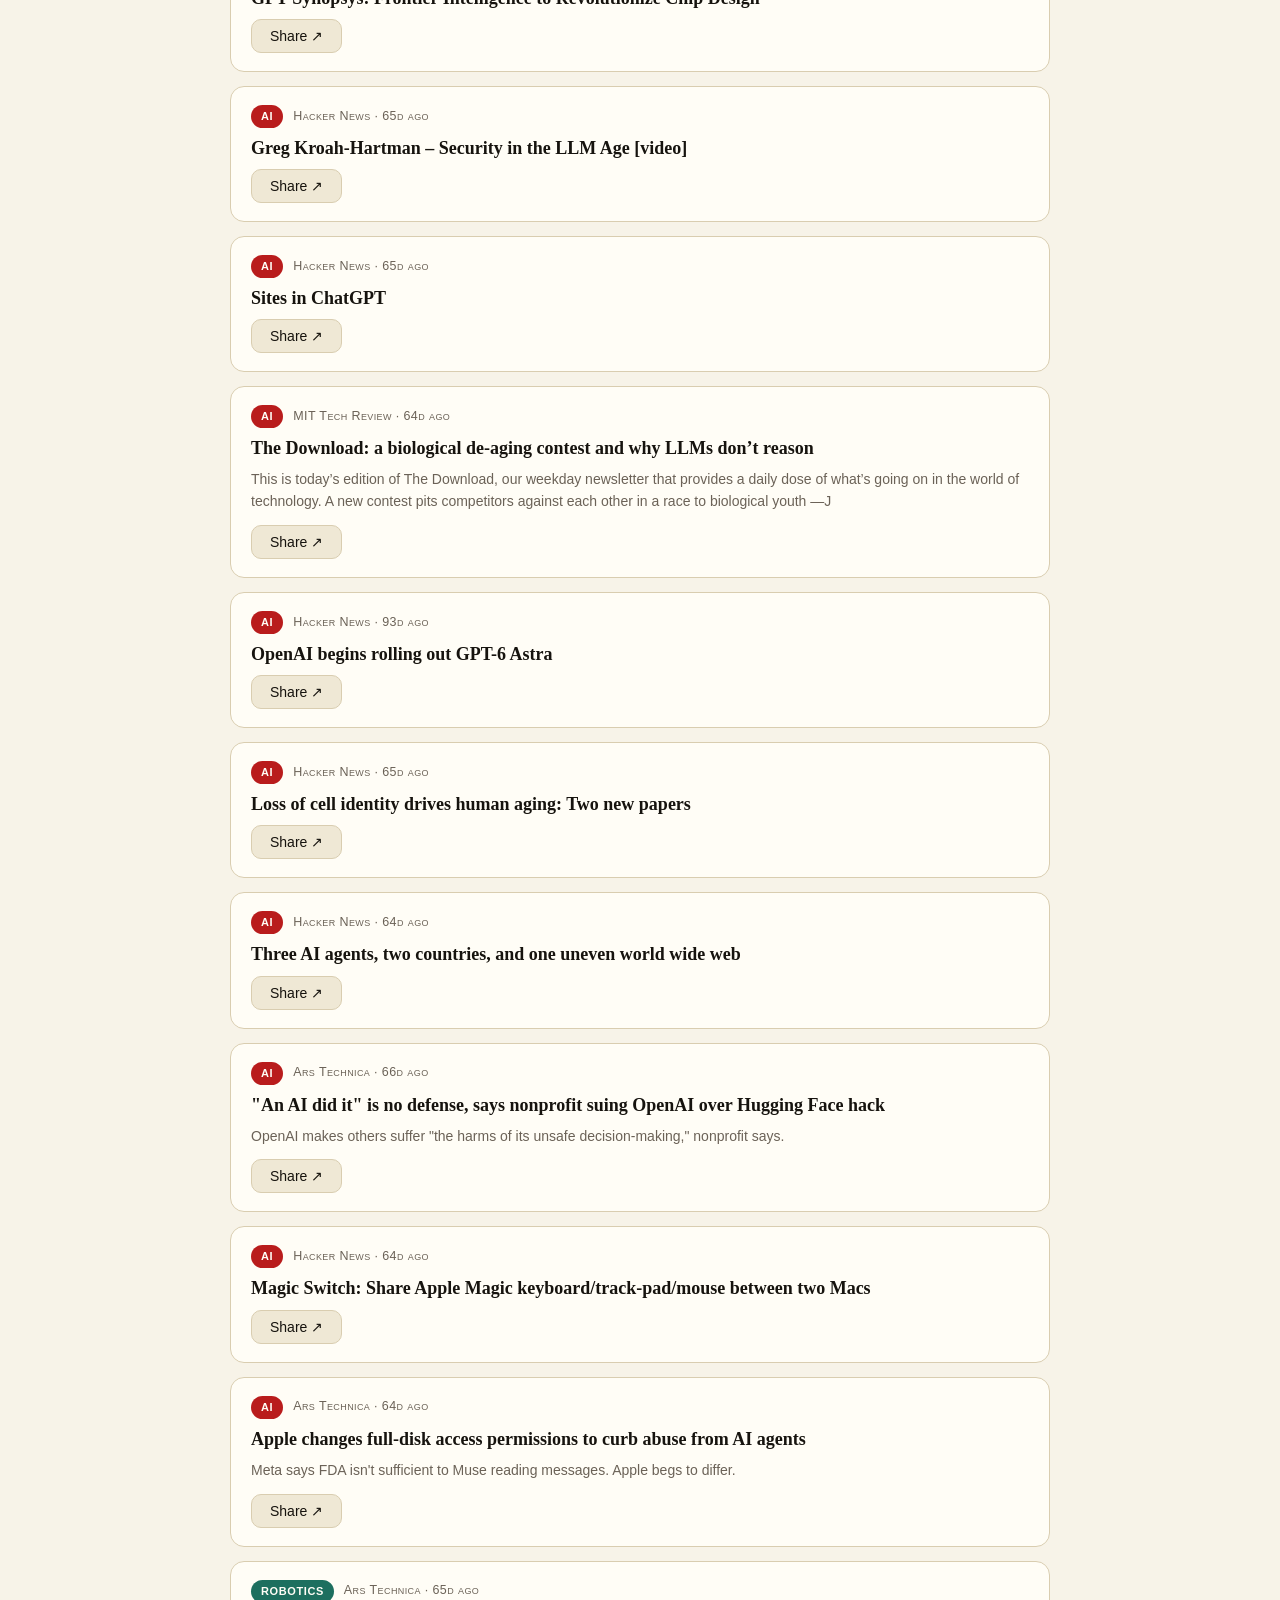
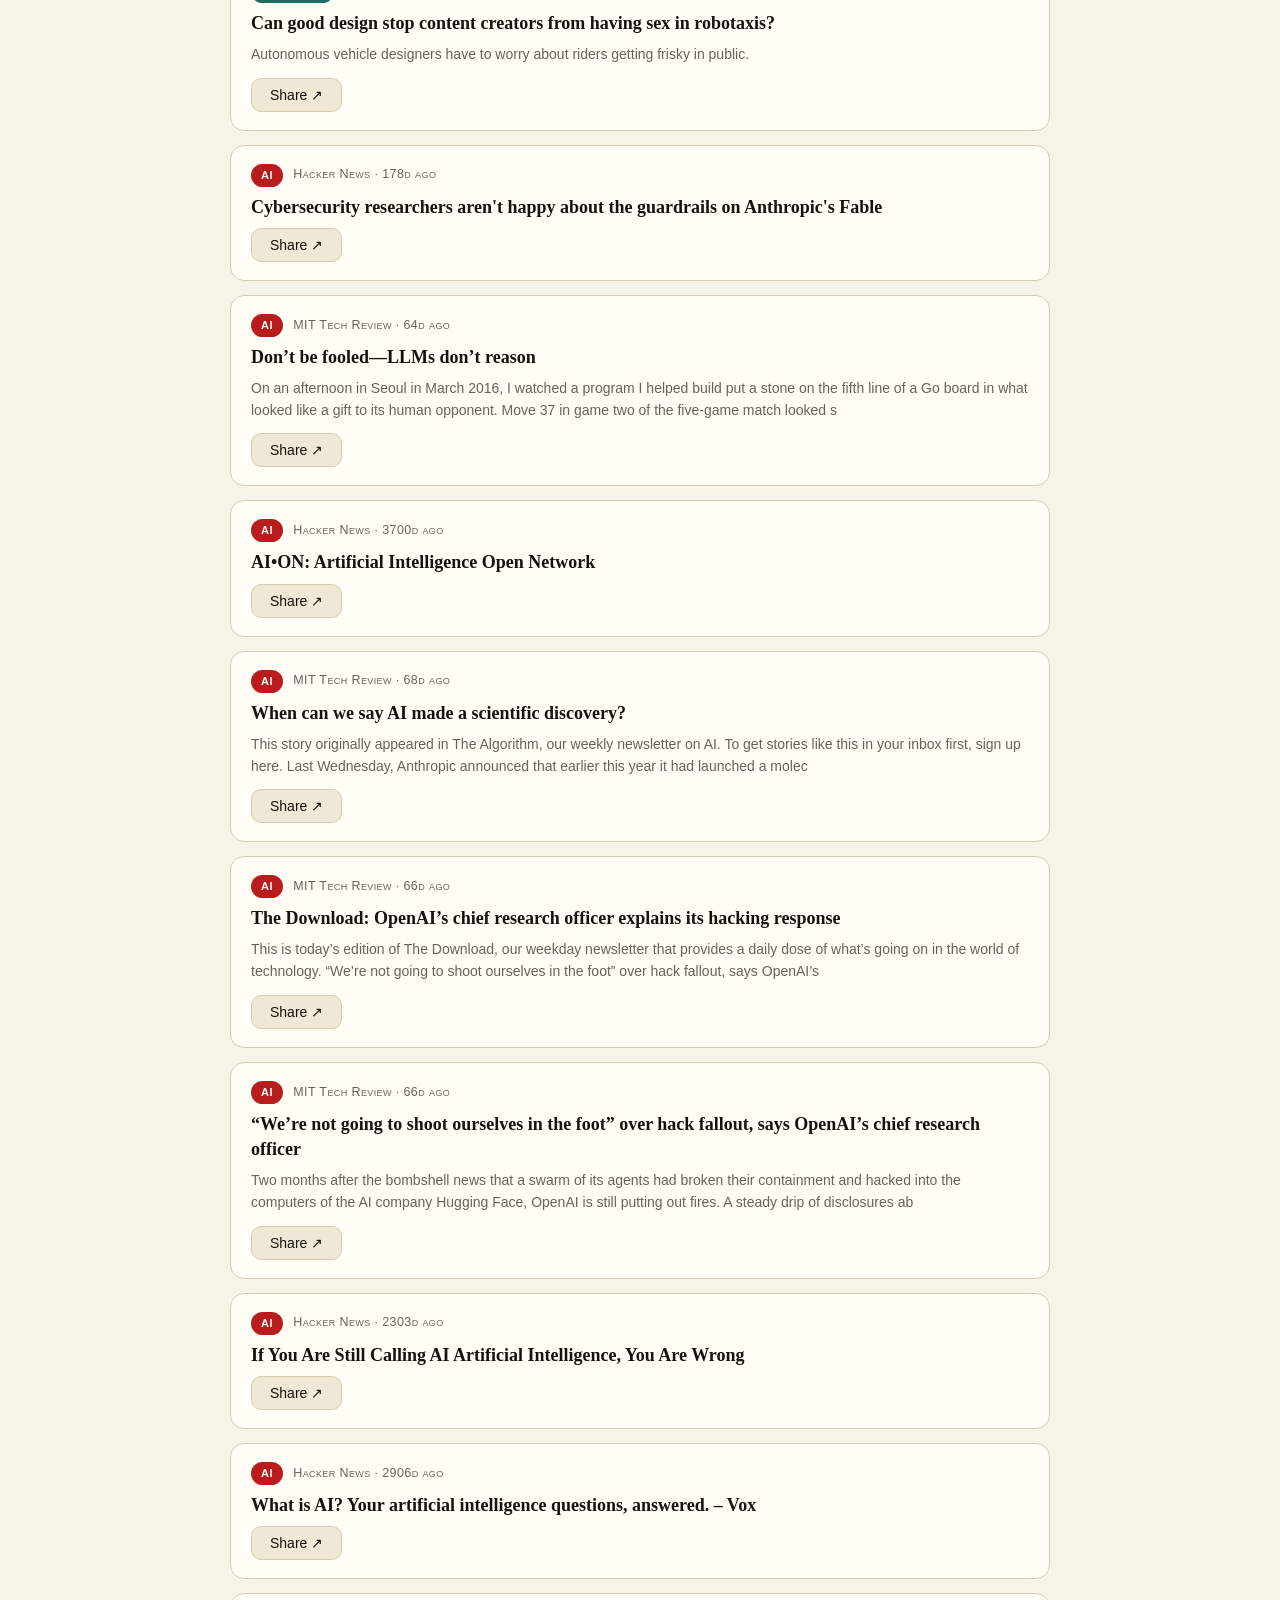
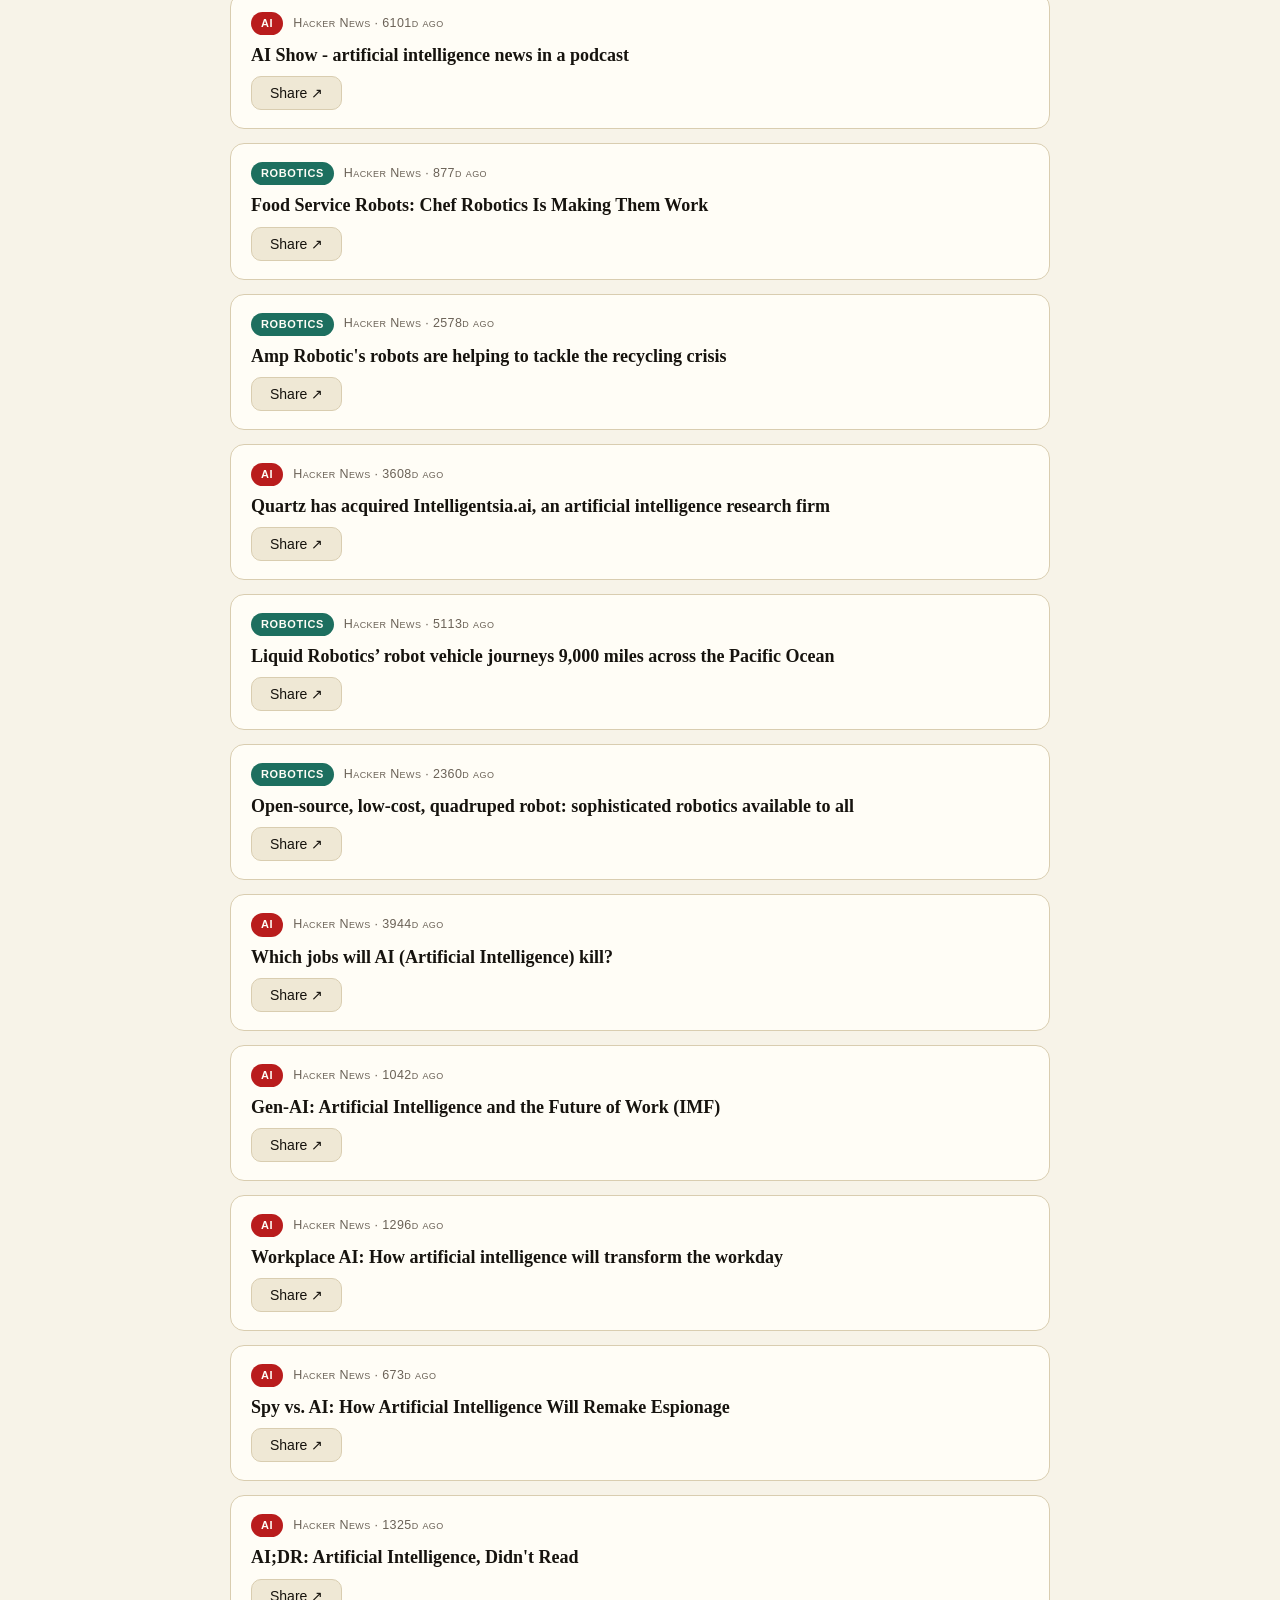
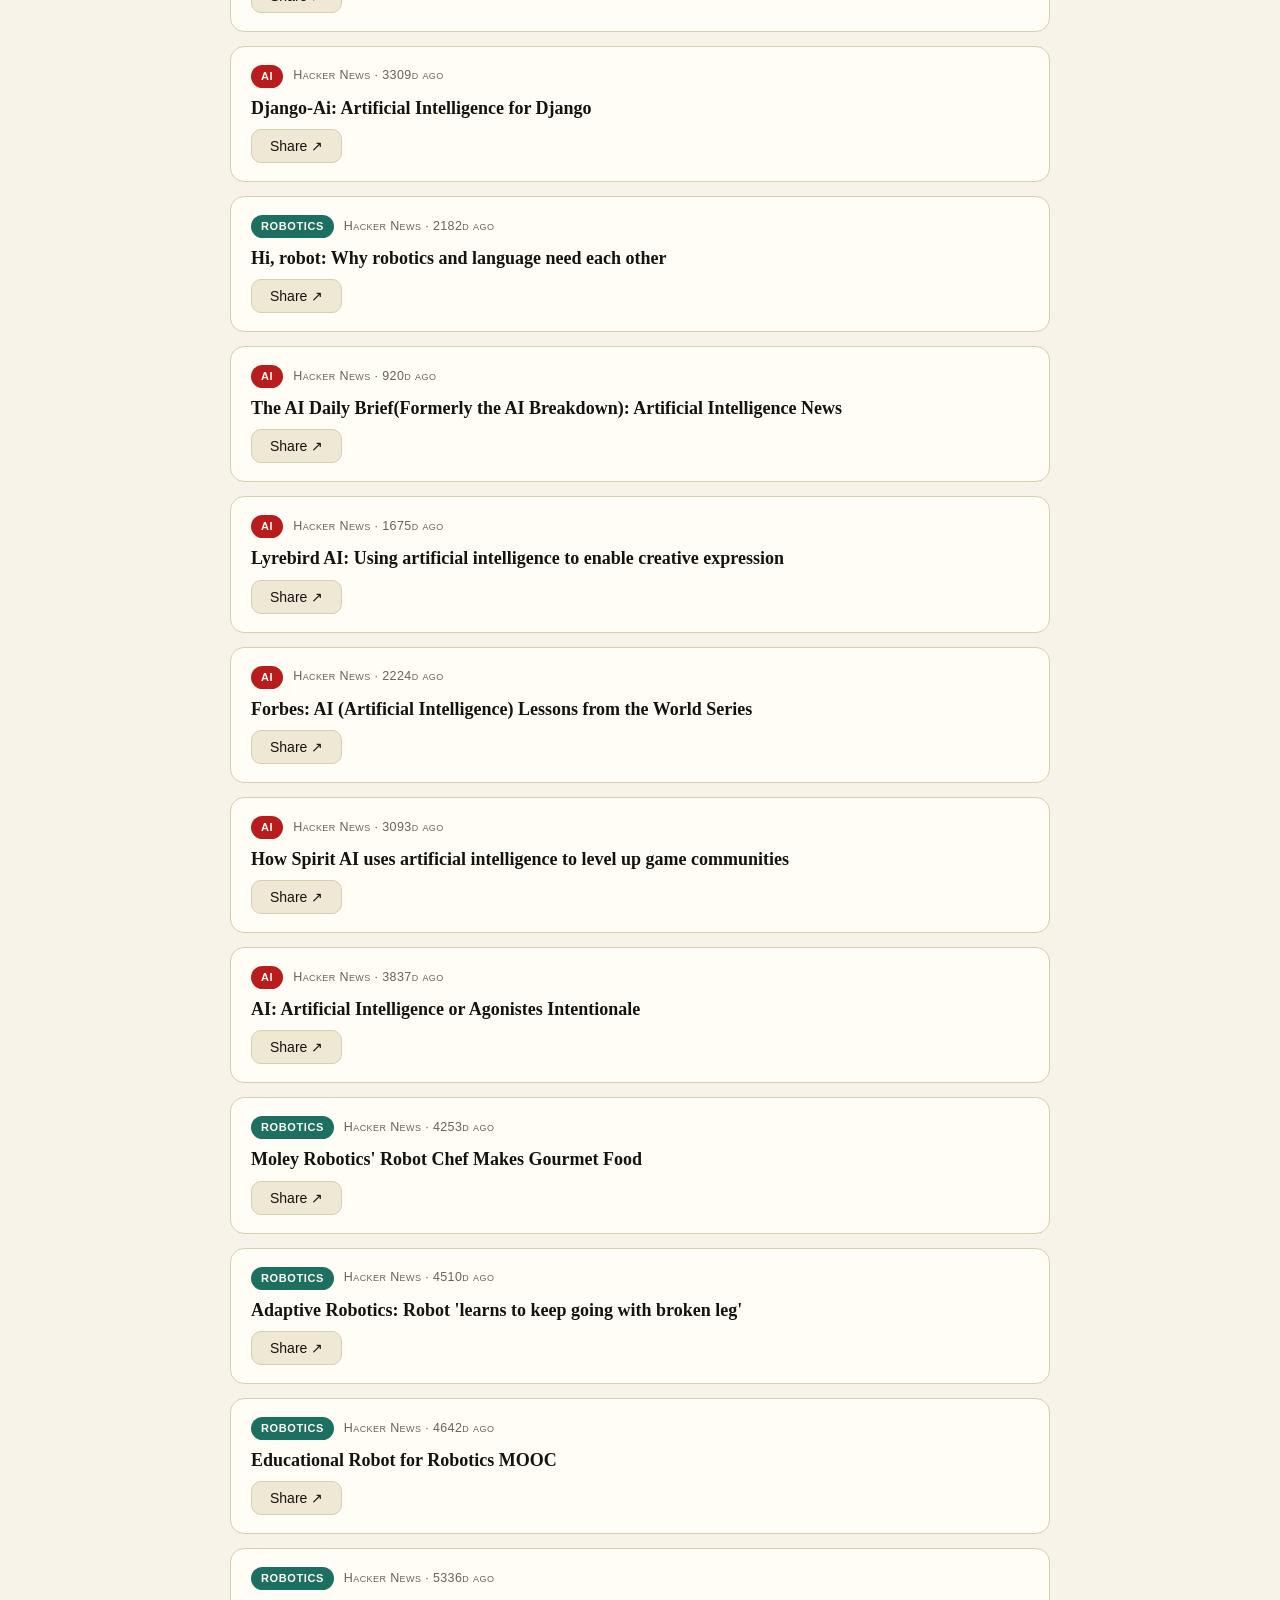
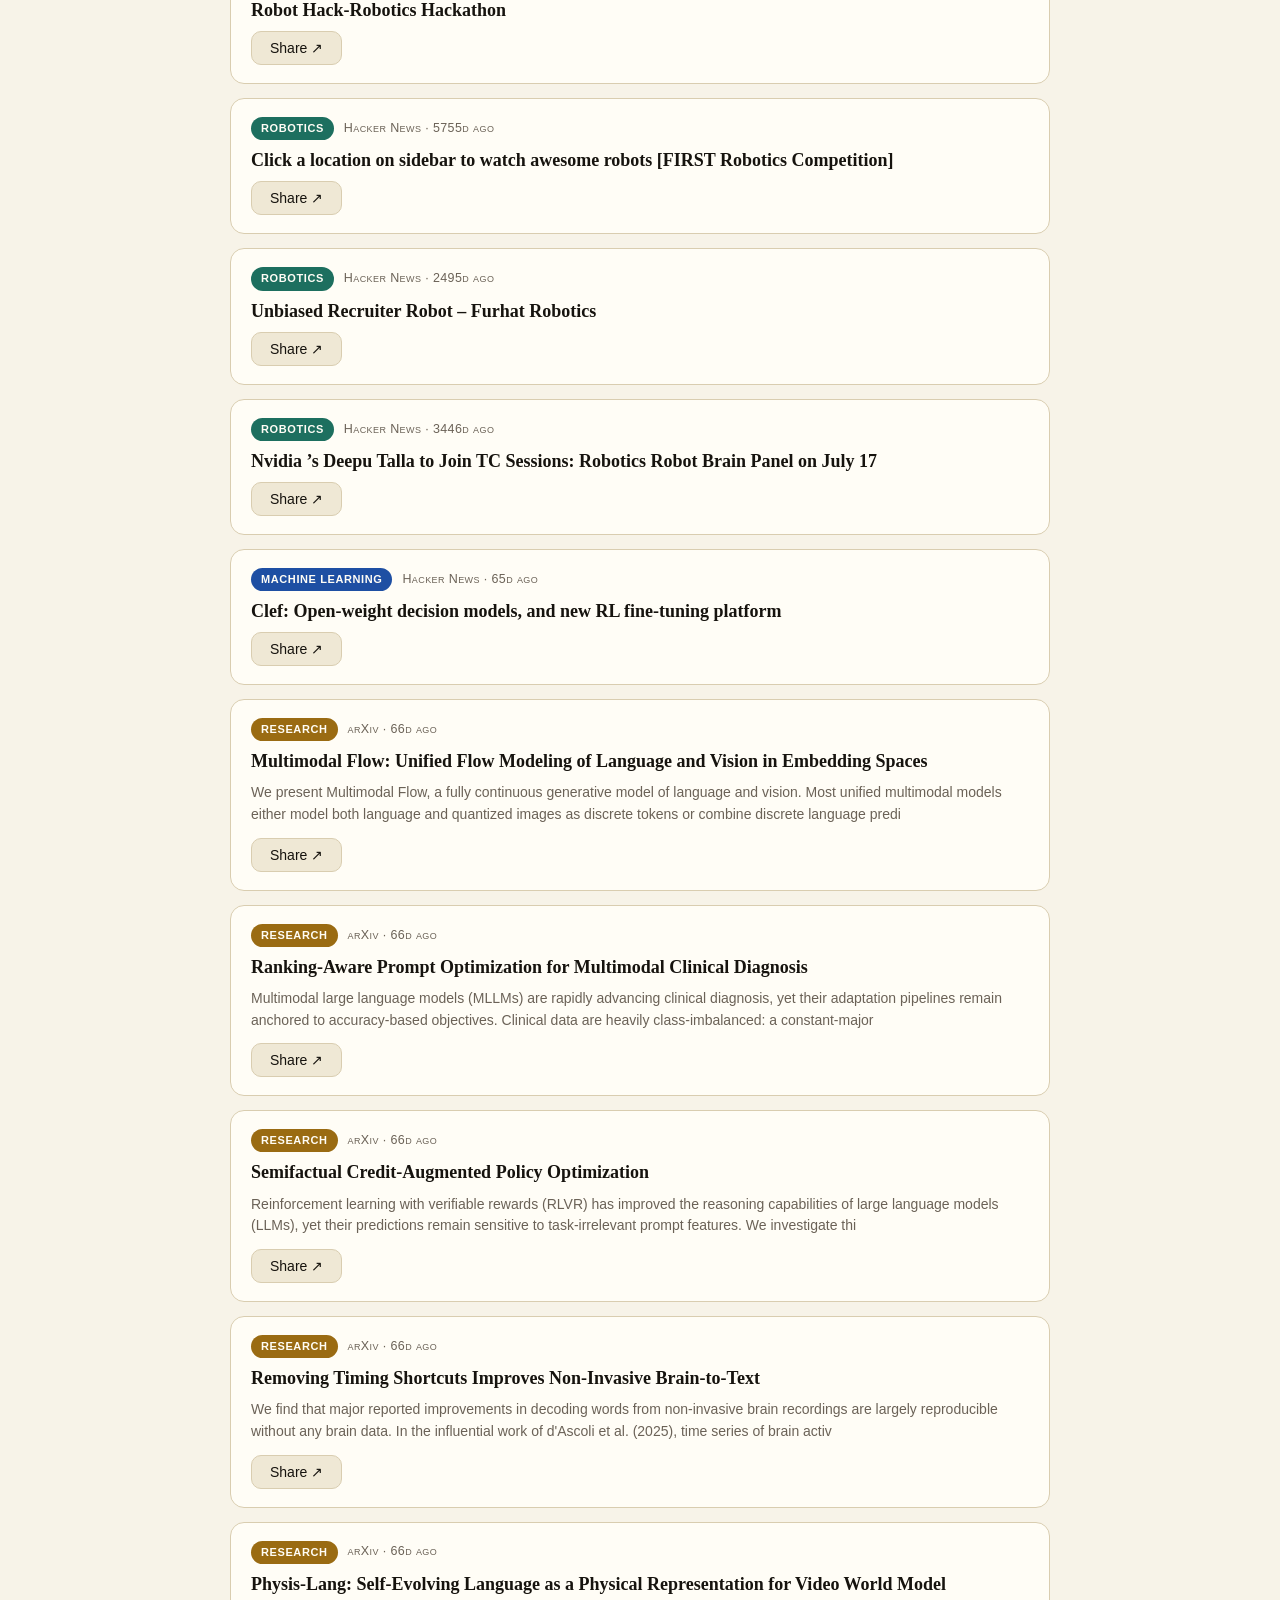
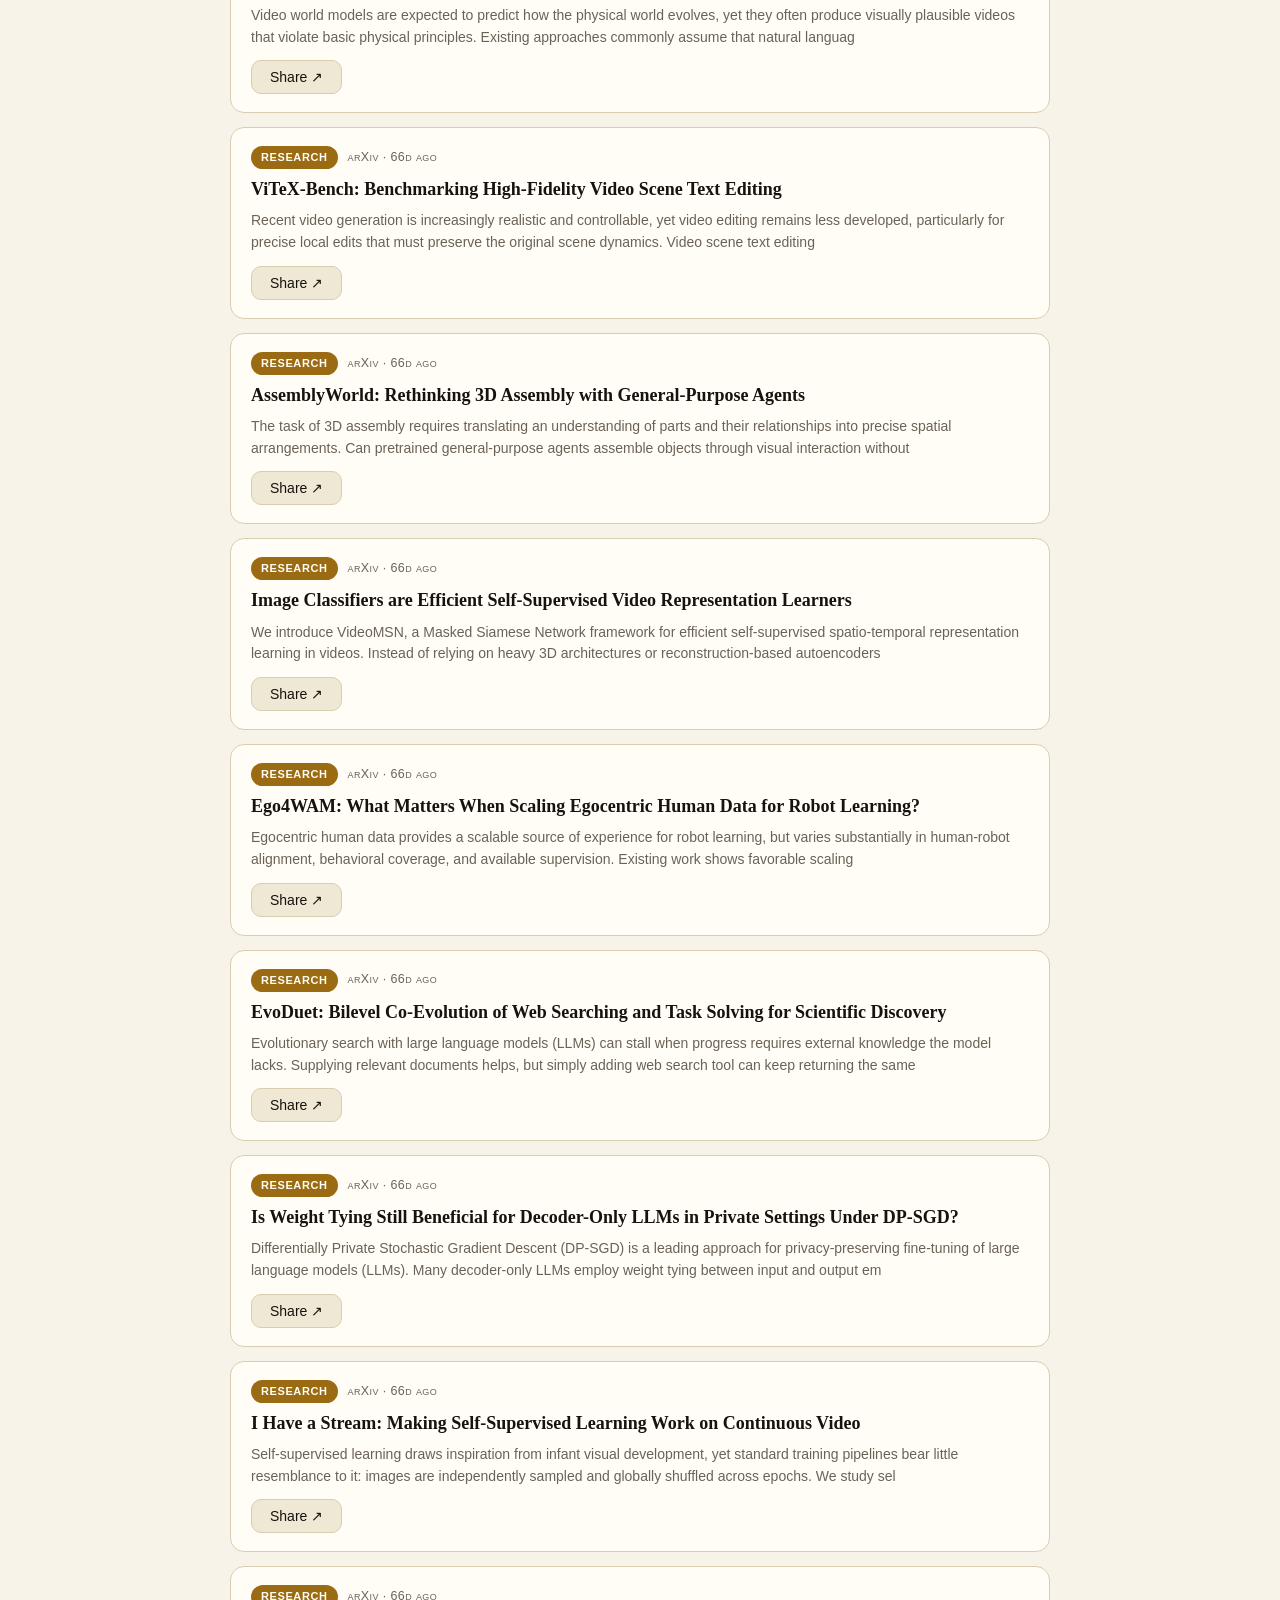
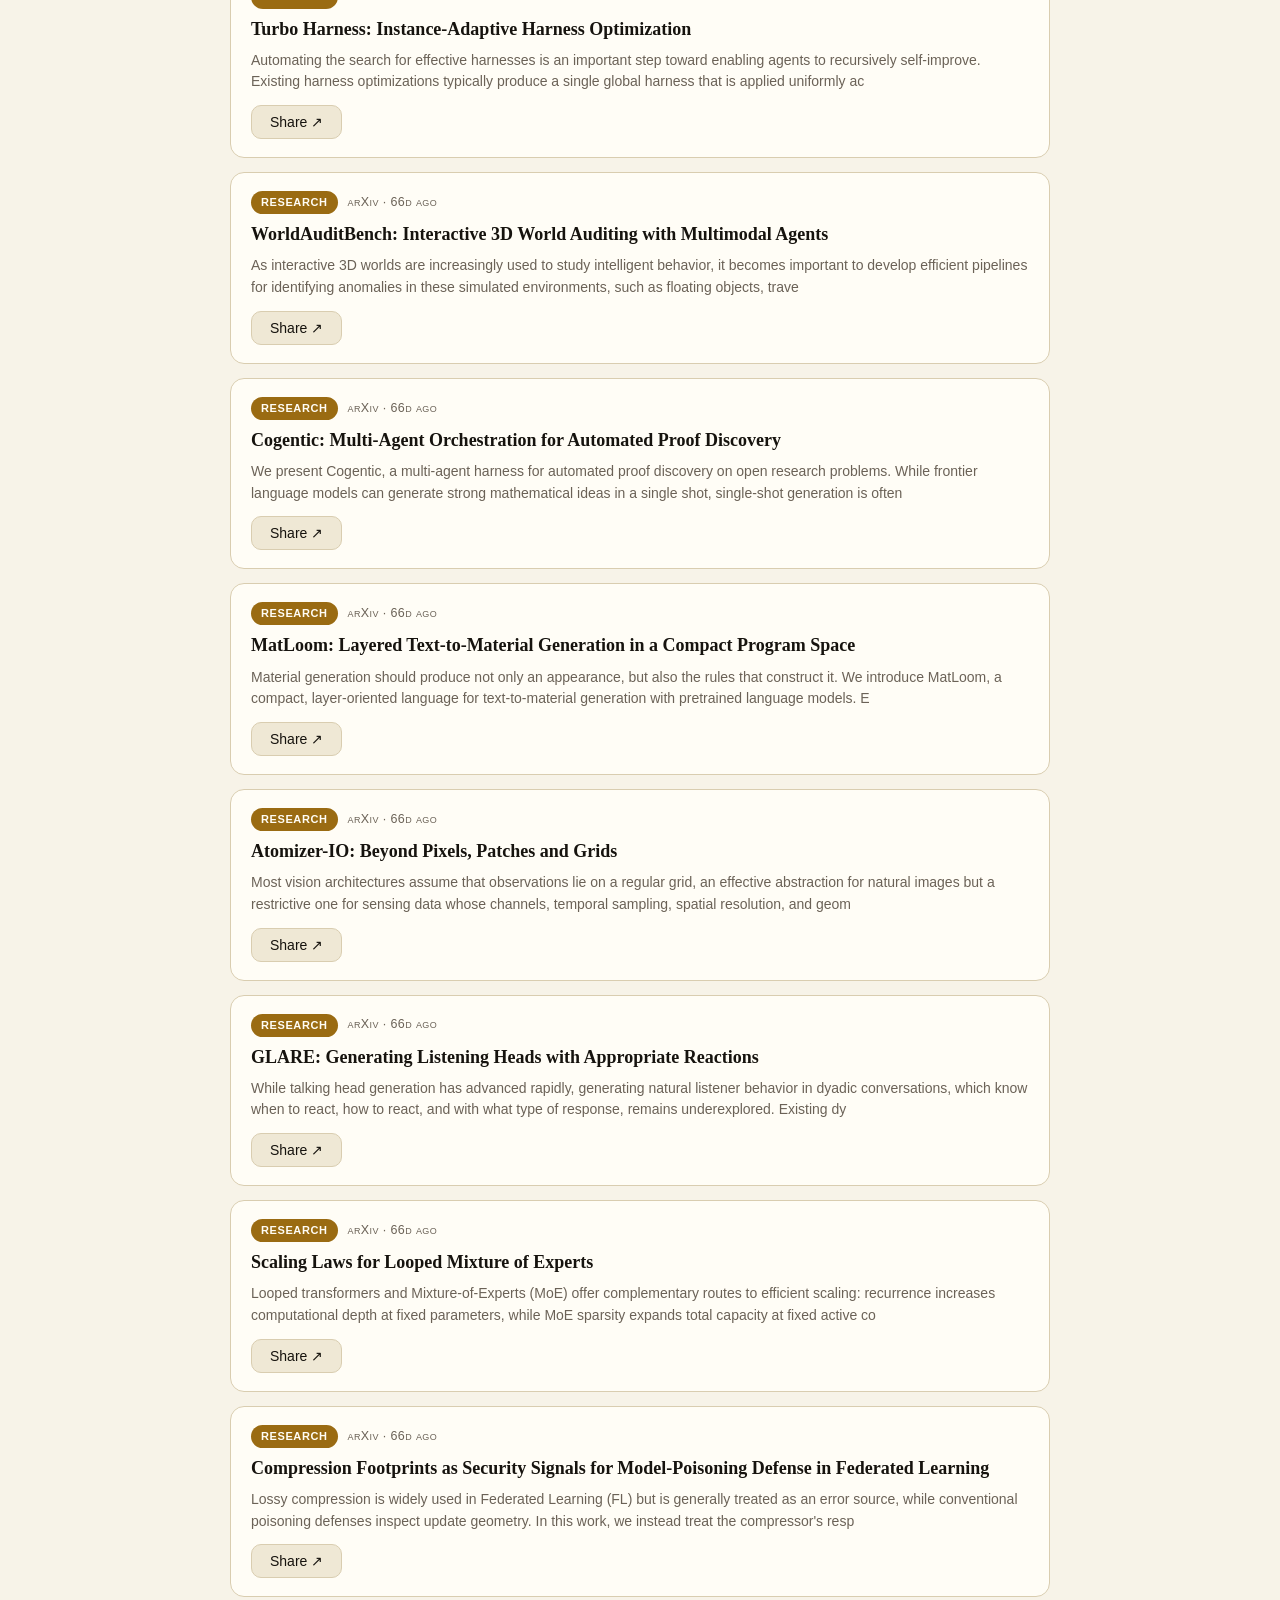
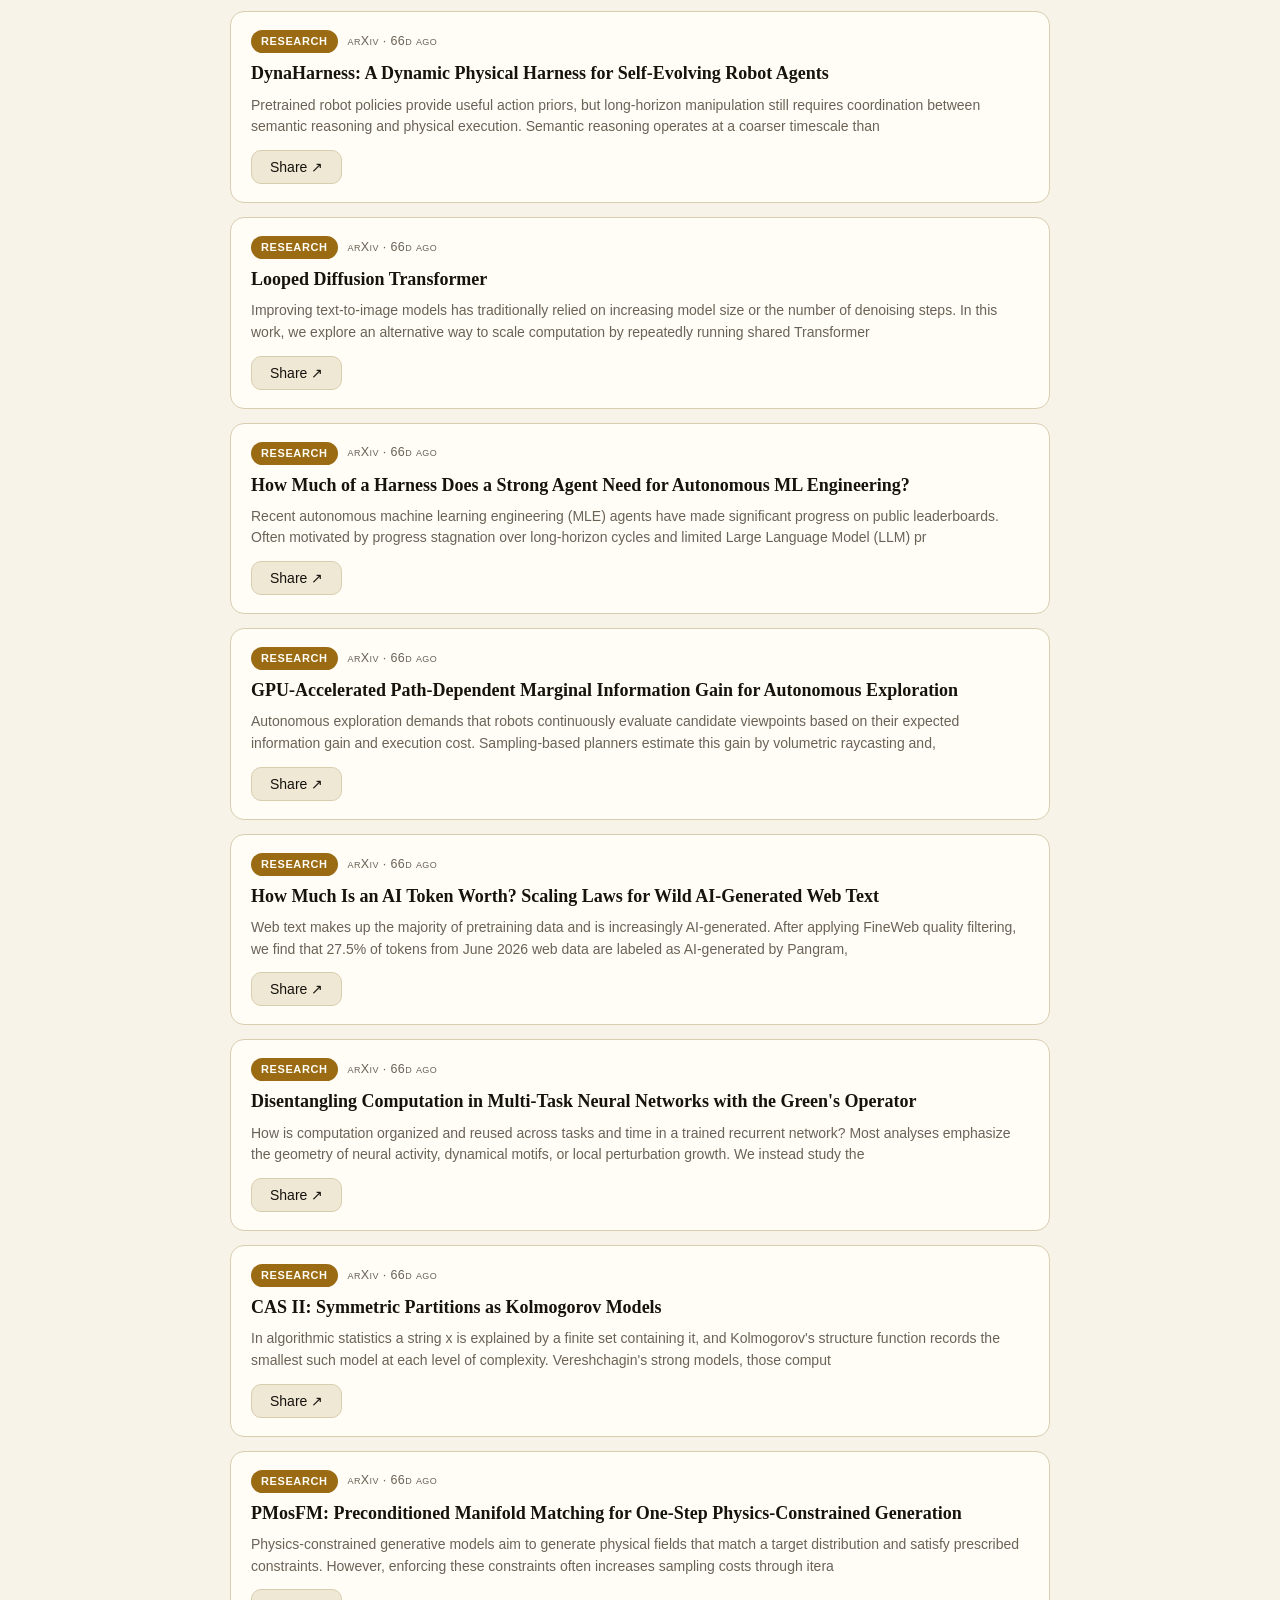
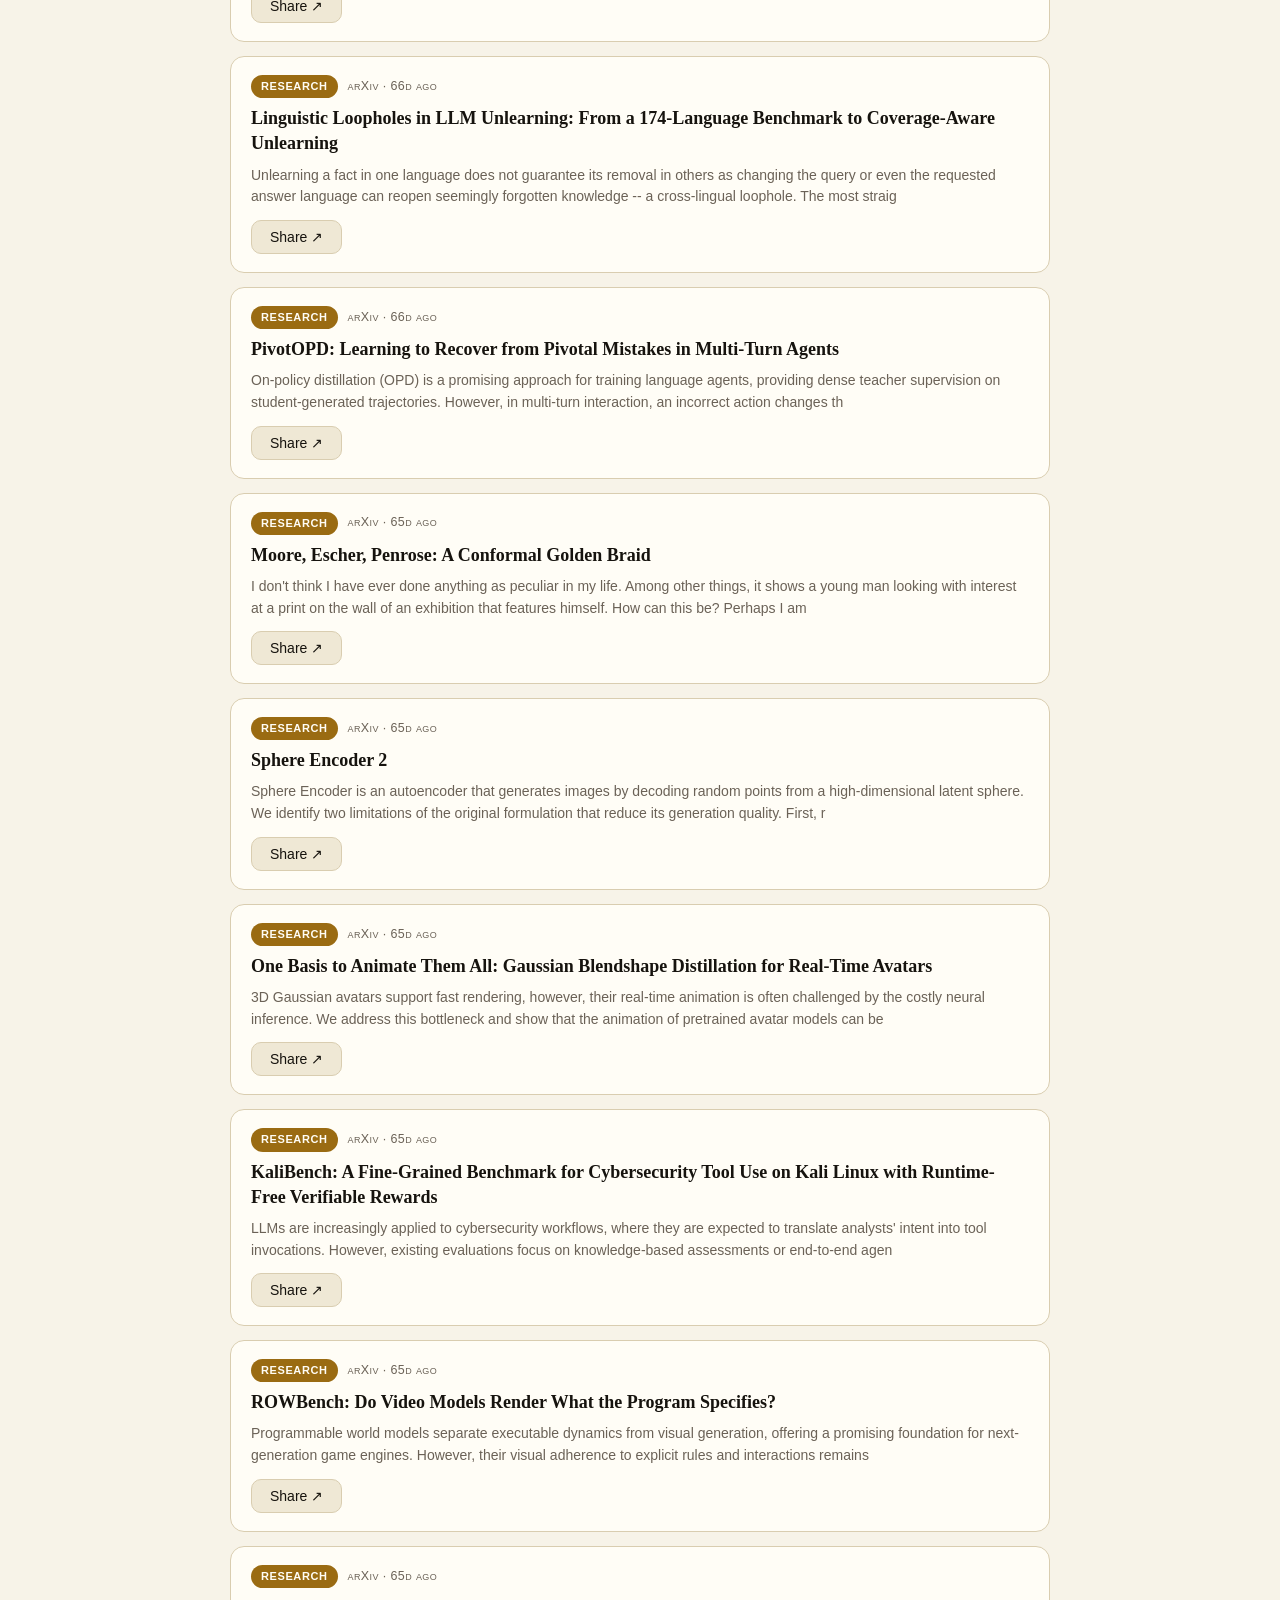
==== commit 7f2f05ea: "style: BROADSHEET visual identity (colors, gradients, animations)" ====
--- a/index.html
+++ b/index.html
@@ -5,7 +5,7 @@
 <meta name="viewport" content="width=device-width, initial-scale=1.0">
 <title>TechEpoch — Every epoch of tech, daily.</title>
 <meta name="description" content="TechEpoch: a daily tech news feed with priority on AI, ML and Robotics. Share any story to LinkedIn, X, Facebook, WhatsApp, Telegram or Instagram.">
-<link rel="stylesheet" href="assets/style.css">
+<link rel="stylesheet" href="assets/style.css?v=1">
 <link rel="icon" href="data:image/svg+xml,<svg xmlns='http://www.w3.org/2000/svg' viewBox='0 0 100 100'><rect width='100' height='100' rx='20' fill='%230b1026'/><text x='50' y='68' font-size='52' text-anchor='middle' fill='%237c5cff' font-family='monospace' font-weight='bold'>E</text></svg>">
 </head>
 <body>
--- a/assets/style.css
+++ b/assets/style.css
@@ -1,16 +1,16 @@
 :root {
-  --bg: #0b0e17;
-  --bg2: #111524;
-  --card: #151a2e;
-  --line: #232a45;
-  --text: #e8eaf2;
-  --dim: #9aa1b8;
-  --accent: #7c5cff;
-  --ai: #7c5cff;
-  --robotics: #38e1c6;
-  --ml: #4da3ff;
-  --research: #ffb84d;
-  --tech: #8a93a6;
+  --bg: #f7f3e8;
+  --bg2: #efe8d5;
+  --card: #fffdf6;
+  --line: #d9cdb0;
+  --text: #16130e;
+  --dim: #6b6257;
+  --accent: #b91c1c;
+  --ai: #b91c1c;
+  --robotics: #1d6f5f;
+  --ml: #1e4fa3;
+  --research: #9a6b12;
+  --tech: #5b564a;
 }
 * { box-sizing: border-box; }
 body {
@@ -25,14 +25,14 @@
 .site-header .wrap { display: flex; align-items: center; justify-content: space-between; padding-top: 14px; padding-bottom: 14px; }
 .brand { display: flex; align-items: center; gap: 12px; }
 .logo {
-  width: 42px; height: 42px; border-radius: 10px; background: #0b1026;
-  border: 1px solid var(--line); display: flex; align-items: center; justify-content: center;
-  font-family: monospace; font-weight: bold; font-size: 24px; color: var(--accent);
+  width: 42px; height: 42px; border-radius: 10px; background: var(--text);
+  border: 1px solid var(--text); display: flex; align-items: center; justify-content: center;
+  font-family: monospace; font-weight: bold; font-size: 24px; color: var(--bg);
 }
-.brand h1 { margin: 0; font-size: 22px; letter-spacing: 0.5px; }
+.brand h1 { margin: 0; font-size: 22px; letter-spacing: 0.5px; font-family: Georgia, "Charter", "Bitstream Charter", "Sitka Text", Cambria, serif; }
 .tagline { margin: 0; color: var(--dim); font-size: 13px; }
 .site-header nav a { color: var(--dim); text-decoration: none; font-size: 14px; }
-.site-header nav a:hover { color: var(--text); }
+.site-header nav a:hover { color: var(--accent); }
 
 .controls { display: flex; gap: 12px; flex-wrap: wrap; align-items: center; margin: 22px 0 8px; }
 .chips { display: flex; gap: 8px; flex-wrap: wrap; flex: 1; }
@@ -40,7 +40,7 @@
   background: var(--card); border: 1px solid var(--line); color: var(--dim);
   border-radius: 999px; padding: 6px 14px; font-size: 13px; cursor: pointer;
 }
-.chip.active { background: var(--accent); border-color: var(--accent); color: #fff; }
+.chip.active { background: var(--accent); border-color: var(--accent); color: #fffdf6; }
 #search {
   background: var(--card); border: 1px solid var(--line); color: var(--text);
   border-radius: 10px; padding: 8px 14px; font-size: 14px; min-width: 200px;
@@ -55,29 +55,36 @@
 .card-top { display: flex; align-items: center; gap: 10px; margin-bottom: 8px; }
 .pill {
   font-size: 11px; font-weight: 700; letter-spacing: 0.6px; text-transform: uppercase;
-  padding: 3px 10px; border-radius: 999px; color: #0b0e17;
+  padding: 3px 10px; border-radius: 999px; color: #fffdf6;
 }
-.pill.AI { background: var(--ai); color: #fff; }
-.pill.Robotics { background: var(--robotics); }
-.pill.Machine.Learning, .pill.ML { background: var(--ml); color: #fff; }
-.pill.Research { background: var(--research); }
-.pill.Tech { background: var(--tech); color: #fff; }
-.card-meta { color: var(--dim); font-size: 12.5px; }
-.card h2 { margin: 0 0 8px; font-size: 18px; line-height: 1.4; }
-.card h2 a { color: var(--text); text-decoration: none; }
-.card h2 a:hover { color: var(--accent); }
+.pill.AI { background: var(--ai); color: #fffdf6; }
+.pill.Robotics { background: var(--robotics); color: #fffdf6; }
+.pill.Machine.Learning, .pill.ML { background: var(--ml); color: #fffdf6; }
+.pill.Research { background: var(--research); color: #fffdf6; }
+.pill.Tech { background: var(--tech); color: #fffdf6; }
+.card-meta { color: var(--dim); font-size: 12.5px; font-variant: small-caps; letter-spacing: 0.4px; }
+.card h2 { margin: 0 0 8px; font-size: 18px; line-height: 1.4; font-family: Georgia, "Charter", "Bitstream Charter", "Sitka Text", Cambria, serif; }
+.card h2 a {
+  color: var(--text); text-decoration: none;
+  background-image: linear-gradient(currentColor, currentColor);
+  background-size: 0% 1px; background-position: 0 100%; background-repeat: no-repeat;
+  transition: background-size 0.25s ease, color 0.25s ease;
+}
+.card h2 a:hover { color: var(--accent); background-size: 100% 1px; }
 .summary { margin: 0 0 12px; color: var(--dim); font-size: 14px; }
-.card-foot { display: flex; justify-content: flex-end; }
+.card-foot { display: flex; justify-content: space-between; align-items: center; }
+.readmore { font-size: 14px; font-weight: 600; text-decoration: none; }
+.readmore:hover { text-decoration: underline; }
 .btn {
   background: var(--bg2); border: 1px solid var(--line); color: var(--text);
   border-radius: 10px; padding: 8px 18px; font-size: 14px; cursor: pointer;
 }
 .btn:hover { border-color: var(--accent); }
-.btn.primary { background: var(--accent); border-color: var(--accent); color: #fff; }
+.btn.primary { background: var(--accent); border-color: var(--accent); color: #fffdf6; }
 .empty { color: var(--dim); text-align: center; padding: 40px 0; }
 
-.article h2 { margin-top: 30px; }
-.article h3 { margin-top: 26px; color: var(--accent); }
+.article h2 { margin-top: 30px; font-family: Georgia, "Charter", "Bitstream Charter", "Sitka Text", Cambria, serif; }
+.article h3 { margin-top: 26px; color: var(--accent); font-family: Georgia, "Charter", "Bitstream Charter", "Sitka Text", Cambria, serif; }
 .article ul { padding-left: 20px; }
 .article li { margin-bottom: 6px; }
 
@@ -87,7 +94,7 @@
 
 /* share modal */
 .modal-backdrop {
-  position: fixed; inset: 0; background: rgba(4, 6, 12, 0.75);
+  position: fixed; inset: 0; background: rgba(22, 19, 14, 0.55);
   display: flex; align-items: center; justify-content: center; z-index: 50; padding: 16px;
 }
 .modal-backdrop[hidden] { display: none; }
@@ -113,3 +120,12 @@
   .card h2 { font-size: 16px; }
   .share-grid { grid-template-columns: 1fr; }
 }
+
+/* broadsheet helpers */
+::selection { background: var(--accent); color: #fffdf6; }
+.article > p:first-of-type::first-letter {
+  font-family: Georgia, "Charter", serif; font-size: 3.1em; float: left;
+  line-height: 0.9; padding-right: 8px; color: var(--accent);
+}
+
+@media (prefers-reduced-motion: reduce) { * { animation: none !important; transition: none !important; } }
